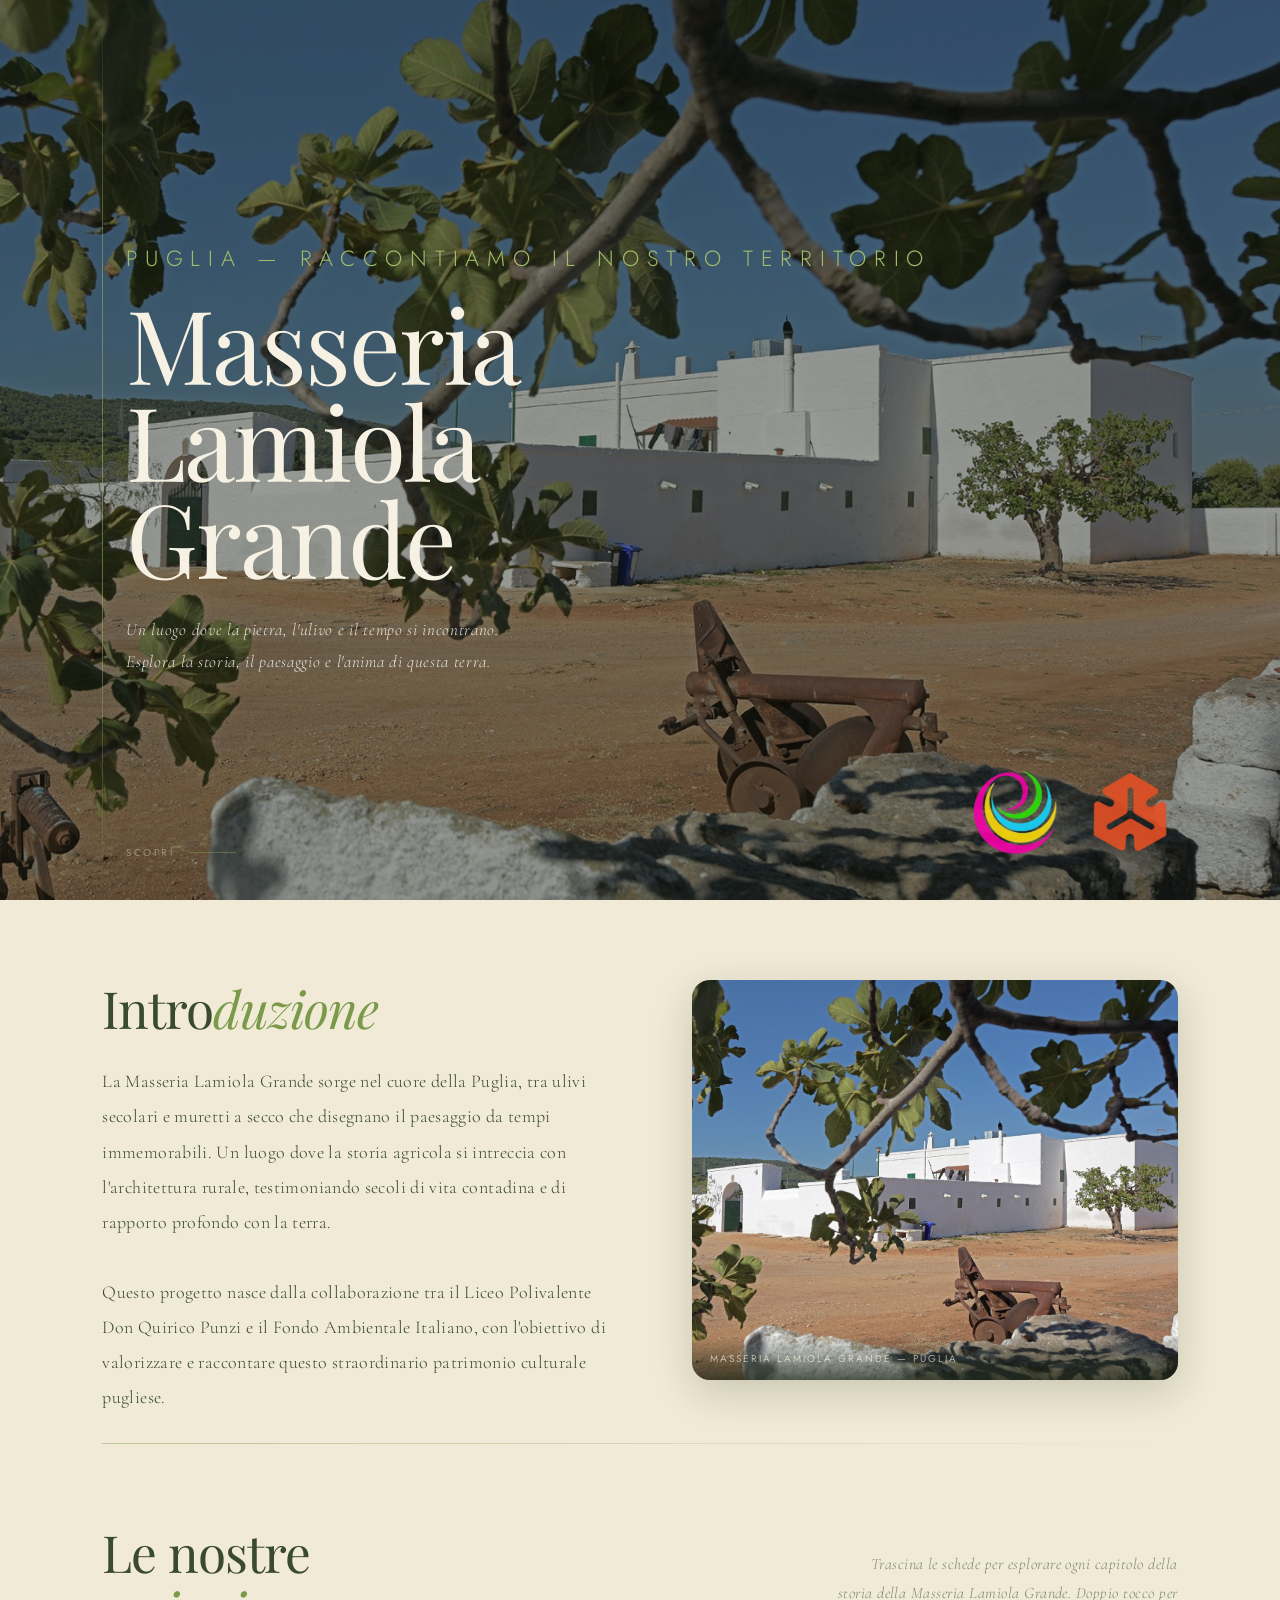
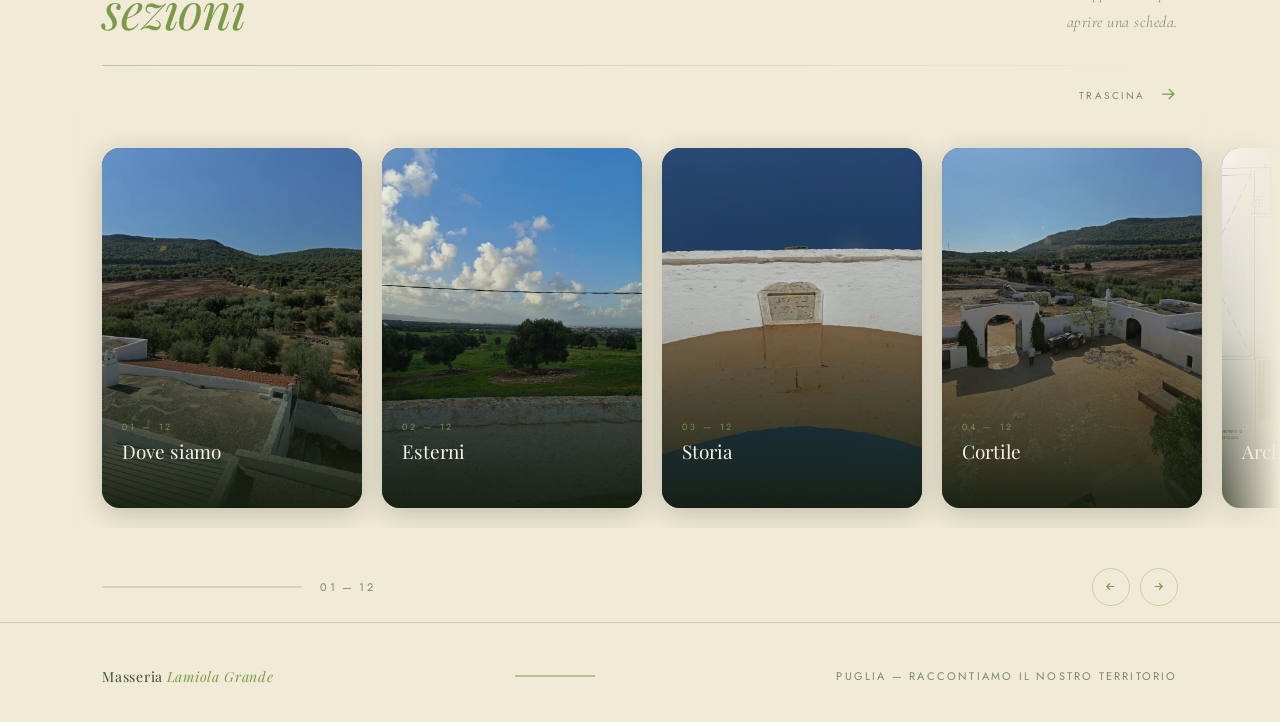
==== index.html @ 18854094 "Update index.html" ====
<!DOCTYPE html>
<html lang="it">
<head>
<meta charset="UTF-8"/>
<meta name="viewport" content="width=device-width, initial-scale=1.0"/>
<title>Masseria Lamiola Grande</title>
<link href="https://fonts.googleapis.com/css2?family=Playfair+Display:ital,wght@0,400;0,500;1,400&family=Cormorant+Garamond:ital,wght@0,300;0,400;0,500;1,300;1,400&family=Jost:wght@200;300;400&display=swap" rel="stylesheet"/>
<style>
*,::before,::after{box-sizing:border-box;margin:0;padding:0}
:root{
  --bg:#f0ead6;
  --dark:#3a6b1f;
  --stone:#3a4a2e;
  --gold:#7a9a4a;
  --gold2:#a0bc6a;
  --cream:#f7f2e4;
  --muted:#7a8a6a;
  --mamma:#232620;
  --card-w:260px;
  --card-h:360px;
  --gap:20px;
  --r:18px;
}
html{background:var(--bg)}
body{min-height:100%;background:var(--bg);overflow-x:clip}
body::after{
  content:'';position:fixed;inset:0;
  background-image:url("data:image/svg+xml,%3Csvg viewBox='0 0 200 200' xmlns='http://www.w3.org/2000/svg'%3E%3Cfilter id='n'%3E%3CfeTurbulence type='fractalNoise' baseFrequency='0.85' numOctaves='4' stitchTiles='stitch'/%3E%3C/filter%3E%3Crect width='100%25' height='100%25' filter='url(%23n)' opacity='0.04'/%3E%3C/svg%3E");
  pointer-events:none;z-index:9999;mix-blend-mode:multiply;opacity:.45
}

/* ── HERO ── */
.hero{
  min-height:100vh;
  display:flex;flex-direction:column;justify-content:center;align-items:flex-start;
  padding:80px 8vw 60px;
  position:relative;
  overflow:hidden;
  background:#1e2818;
}
.hero-bar{
  position:fixed;
  top:0;left:0;right:0;
  height:56px;
  background:rgba(10,16,8,.88);
  backdrop-filter:blur(12px);
  -webkit-backdrop-filter:blur(12px);
  display:flex;align-items:center;
  padding:0 8vw;
  z-index:100;
  transform:translateY(-100%);
  transition:transform .4s cubic-bezier(.23,1,.32,1);
  border-bottom:1px solid rgba(122,154,74,.2);
}
.hero-bar.visible{transform:translateY(0);}
.hero-bar-title{
  font-family:'Playfair Display',serif;
  font-size:16px;font-weight:400;font-style:italic;
  color:var(--cream);letter-spacing:.02em;
}
.hero-bar-sub{
  font-family:'Jost',sans-serif;font-size:10px;
  letter-spacing:.22em;text-transform:uppercase;
  color:var(--gold2);margin-left:16px;
}
.hero-bg{
  position:absolute;inset:0;
  background:url('img0.jpeg') center/cover no-repeat;
  opacity:.85;
}
.hero::before{
  content:'';position:absolute;inset:0;
  background:rgba(10,16,8,.32);z-index:1;
}
.hero-line{
  position:absolute;left:8vw;top:0;bottom:0;width:1px;
  background:linear-gradient(to bottom,transparent,var(--gold2) 30%,var(--gold2) 70%,transparent);
  opacity:.5;z-index:2;
}
.hero-eyebrow{
  font-family:'Jost',sans-serif;font-weight:300;font-size:22px;
  letter-spacing:.35em;text-transform:uppercase;color:var(--gold2);
  margin-left:24px;margin-bottom:20px;
  opacity:0;animation:fU .7s ease .2s forwards;
  position:relative;z-index:2;
}
.hero-title{
  font-family:'Playfair Display',serif;font-weight:400;
  font-size:clamp(44px,8vw,110px);line-height:.95;letter-spacing:-.02em;
  color:var(--cream);margin-left:24px;
  opacity:0;animation:fU .8s ease .35s forwards;
  position:relative;z-index:2;
}
.hero-title em{font-style:normal;color:var(--cream)}
.hero-sub{
  font-family:'Cormorant Garamond',serif;font-weight:300;font-size:17px;
  color:rgba(250,246,239,.9);letter-spacing:.04em;line-height:1.9;
  margin-left:24px;margin-top:28px;max-width:420px;
  opacity:0;animation:fU .8s ease .5s forwards;
  position:relative;z-index:2;
  font-style:italic;
}
.hero-scroll{
  position:absolute;bottom:40px;left:8vw;margin-left:24px;
  display:flex;align-items:center;gap:14px;
  opacity:0;animation:fI 1s ease 1.2s forwards;
  z-index:2;cursor:pointer;
}
.hero-scroll:hover .hero-scroll-inner{opacity:.7}
.hero-scroll-inner{
  display:flex;align-items:center;gap:14px;
  transition:opacity .25s ease;
}
.hero-scroll span{
  font-family:'Jost',sans-serif;font-size:10px;letter-spacing:.25em;
  text-transform:uppercase;color:rgba(250,246,239,.4);
}
.scroll-line{
  width:48px;height:1px;background:var(--gold);opacity:.5;
  animation:sLine 2s ease-in-out 1.5s infinite;
}
@keyframes sLine{0%,100%{opacity:.3;width:48px}50%{opacity:.8;width:64px}}

.hero-logos{
  position:absolute;bottom:40px;right:8vw;
  display:flex;align-items:center;gap:18px;z-index:2;
}
.hero-logo-wrap{
  position:relative;display:flex;flex-direction:column;
  align-items:center;cursor:default;
}
.hero-logo-label{
  position:absolute;bottom:calc(100% + 12px);left:50%;
  transform:translateX(-50%) translateY(10px);
  background:rgba(10,16,8,.78);
  backdrop-filter:blur(8px);-webkit-backdrop-filter:blur(8px);
  color:var(--cream);font-family:'Jost',sans-serif;
  font-size:11px;font-weight:300;letter-spacing:.12em;
  text-align:center;line-height:1.6;padding:8px 14px;
  border-radius:10px;border:1px solid var(--cream);
  white-space:nowrap;pointer-events:none;opacity:0;
  transition:opacity .35s cubic-bezier(.23,1,.32,1),transform .35s cubic-bezier(.23,1,.32,1);
}
.hero-logo-label::after{
  content:'';position:absolute;top:100%;left:50%;
  transform:translateX(-50%);
  border:5px solid transparent;border-top-color:var(--cream);
}
.hero-logo-wrap:hover .hero-logo-label{opacity:1;transform:translateX(-50%) translateY(0)}
.hero-logo-wrap:hover .hero-logo-img{
  filter:drop-shadow(0 0 10px rgba(160,188,106,.55));transform:scale(1.06);
}
.hero-logo-img{
  height:96px;width:auto;object-fit:contain;opacity:.9;
  transition:transform .35s cubic-bezier(.23,1,.32,1),filter .35s ease;
}

/* ── SECTION INTRO ── */
.section-intro{
  padding:80px 8vw 0;display:flex;align-items:flex-end;
  justify-content:space-between;gap:32px;flex-wrap:wrap;
}
.section-intro-left h2{
  font-family:'Playfair Display',serif;font-size:clamp(32px,4vw,52px);
  font-weight:400;color:var(--stone);letter-spacing:-.02em;line-height:1.1;
}
.section-intro-left h2 em{font-style:italic;color:var(--gold)}
.section-intro-right{
  font-family:'Cormorant Garamond',serif;font-weight:300;font-size:16px;
  color:var(--muted);letter-spacing:.03em;line-height:1.8;
  max-width:340px;text-align:right;font-style:italic;
}
.rule{
  width:calc(100% - 16vw);margin:28px 8vw 0;height:1px;
  background:linear-gradient(90deg,var(--gold),transparent);opacity:.45;
  position:relative;z-index:1;
}

/* ── DRAG HINT ── */
.drag-row{
  padding:18px 8vw 0;display:flex;align-items:center;gap:12px;justify-content:flex-end;
}
.drag-row span{
  font-family:'Jost',sans-serif;font-size:10px;
  letter-spacing:.25em;text-transform:uppercase;color:var(--muted);
}
.drag-icon{animation:nudge 2.5s ease-in-out 1s infinite}
.drag-icon svg{width:20px;height:20px;stroke:var(--gold);fill:none;stroke-width:1.5}
@keyframes nudge{0%,100%{transform:translateX(0)}40%{transform:translateX(8px)}70%{transform:translateX(-4px)}}

/* ── CAROUSEL ── */
.carousel-wrap{
  position:relative;padding:24px 0 40px;overflow:hidden;
}
.carousel-wrap::before,.carousel-wrap::after{
  content:'';position:absolute;top:0;bottom:40px;width:80px;z-index:10;pointer-events:none;
}
.carousel-wrap::before{left:0;background:linear-gradient(90deg,var(--bg),transparent)}
.carousel-wrap::after{right:0;background:linear-gradient(270deg,var(--bg),transparent)}
.track{
  display:flex;gap:var(--gap);padding:16px 8vw 20px;
  overflow-x:scroll;scrollbar-width:none;-ms-overflow-style:none;
  cursor:grab;user-select:none;-webkit-user-select:none;
  -webkit-overflow-scrolling:touch;will-change:scroll-position;
}
.track::-webkit-scrollbar{display:none}
.track.is-dragging{cursor:grabbing}

/* ── CARDS ── */
.card{
  flex:0 0 var(--card-w);height:var(--card-h);
  border-radius:var(--r);overflow:hidden;position:relative;
  background:var(--stone);
  box-shadow:0 6px 28px rgba(30,40,24,.22);
  transition:transform .55s cubic-bezier(.23,1,.32,1),
             box-shadow .55s cubic-bezier(.23,1,.32,1);
  cursor:pointer;
}
.card:nth-child(1) {animation:cIn .65s cubic-bezier(.23,1,.32,1) .85s both}
.card:nth-child(2) {animation:cIn .65s cubic-bezier(.23,1,.32,1) .95s both}
.card:nth-child(3) {animation:cIn .65s cubic-bezier(.23,1,.32,1) 1.05s both}
.card:nth-child(4) {animation:cIn .65s cubic-bezier(.23,1,.32,1) 1.15s both}
.card:nth-child(5) {animation:cIn .65s cubic-bezier(.23,1,.32,1) 1.25s both}
.card:nth-child(6) {animation:cIn .65s cubic-bezier(.23,1,.32,1) 1.35s both}
.card:nth-child(7) {animation:cIn .65s cubic-bezier(.23,1,.32,1) 1.45s both}
.card:nth-child(8) {animation:cIn .65s cubic-bezier(.23,1,.32,1) 1.55s both}
.card:nth-child(9) {animation:cIn .65s cubic-bezier(.23,1,.32,1) 1.65s both}
.card:nth-child(10){animation:cIn .65s cubic-bezier(.23,1,.32,1) 1.75s both}
@keyframes cIn{from{opacity:0;transform:translateY(26px) scale(.97)}to{opacity:1;transform:translateY(0) scale(1)}}
.card:hover{
  transform:translateY(-16px) scale(1.03);
  box-shadow:0 32px 60px rgba(30,40,24,.38),0 0 0 1.5px rgba(122,154,74,.4);
  z-index:3;
}
.card-img{
  width:100%;height:100%;object-fit:cover;display:block;
  transition:transform .8s cubic-bezier(.23,1,.32,1);
  pointer-events:none;-webkit-user-drag:none;
}
.card:hover .card-img{transform:scale(1.09)}
.card-overlay{
  position:absolute;inset:0;
  background:linear-gradient(to top,rgba(20,30,14,.95) 0%,rgba(20,30,14,.25) 50%,rgba(20,30,14,.04) 100%);
  transition:opacity .5s ease;
}
.card:hover .card-overlay{opacity:.9}
.card-body{
  position:absolute;bottom:0;left:0;right:0;
  padding:24px 20px 20px;transform:translateY(6px);
  transition:transform .55s cubic-bezier(.23,1,.32,1);
}
.card:hover .card-body{transform:translateY(0)}
.card-num{
  font-family:'Jost',sans-serif;font-size:9px;
  letter-spacing:.3em;text-transform:uppercase;
  color:var(--gold);margin-bottom:7px;opacity:.9;
}
.card-title{
  font-family:'Playfair Display',serif;font-size:19px;
  font-weight:400;color:var(--cream);line-height:1.2;
}
.card-title em{font-style:italic;color:var(--gold2)}
.card-tag{
  display:inline-block;margin-top:10px;padding:3px 11px;
  border-radius:100px;border:1px solid rgba(122,154,74,.5);
  font-family:'Jost',sans-serif;font-size:9px;
  letter-spacing:.18em;text-transform:uppercase;color:var(--gold2);
  opacity:0;transform:translateY(6px);
  transition:opacity .4s ease .1s,transform .4s ease .1s;
}
.card:hover .card-tag{opacity:1;transform:translateY(0)}
.card-click-hint{
  position:absolute;top:14px;right:14px;
  width:30px;height:30px;border-radius:50%;
  background:rgba(250,246,239,.12);border:1px solid rgba(250,246,239,.25);
  display:flex;align-items:center;justify-content:center;
  opacity:0;transform:scale(.8);
  transition:opacity .4s ease,transform .4s ease;
  backdrop-filter:blur(4px);
}
.card:hover .card-click-hint{opacity:1;transform:scale(1)}
.card-click-hint svg{width:12px;height:12px;stroke:var(--cream);fill:none;stroke-width:2}

/* ── INTRO SECTION ── */
.intro-section{
  padding:80px 8vw 0;
  display:flex;align-items:stretch;gap:64px;flex-wrap:wrap;
}
.intro-text{
  flex:1 1 340px;
  display:flex;flex-direction:column;justify-content:center;gap:28px;
}
.intro-text h2{
  font-family:'Playfair Display',serif;
  font-size:clamp(32px,4vw,52px);
  font-weight:400;color:var(--stone);
  letter-spacing:-.02em;line-height:1.1;
}
.intro-text h2 em{font-style:italic;color:var(--gold)}
.intro-body{
  font-family:'Cormorant Garamond',serif;font-weight:300;font-size:18px;
  color:var(--stone);letter-spacing:.02em;line-height:1.95;max-width:520px;
}
.intro-img-wrap{
  flex:1 1 300px;position:relative;
  border-radius:var(--r);overflow:hidden;
  min-height:300px;max-height:400px;
  box-shadow:0 12px 40px rgba(30,40,24,.18);
}
.intro-img{width:100%;height:100%;object-fit:cover;display:block;transition:transform .7s cubic-bezier(.23,1,.32,1)}
.intro-img-wrap:hover .intro-img{transform:scale(1.04)}
.intro-img-caption{
  position:absolute;bottom:0;left:0;right:0;padding:14px 18px;
  background:linear-gradient(to top,rgba(30,40,24,.75),transparent);
  font-family:'Jost',sans-serif;font-size:10px;
  letter-spacing:.2em;text-transform:uppercase;color:rgba(247,242,228,.65);
}

/* ── PROGRESS ── */
.progress-row{
  padding:0 8vw 16px;display:flex;align-items:center;gap:18px;
}
.progress-bar{
  flex:1;max-width:200px;height:2px;
  background:rgba(58,74,46,.15);border-radius:100px;overflow:hidden;
}
.progress-fill{height:100%;background:var(--gold);border-radius:100px;transition:width .25s ease;width:0%}
.prog-label{font-family:'Jost',sans-serif;font-size:11px;letter-spacing:.2em;color:var(--muted)}
.nav-btns{margin-left:auto;display:flex;gap:10px}
.nav-btn{
  width:38px;height:38px;border-radius:50%;
  border:1.5px solid rgba(122,154,74,.35);
  background:transparent;cursor:pointer;
  display:flex;align-items:center;justify-content:center;
  transition:all .3s ease;color:var(--gold);
}
.nav-btn:hover{background:rgba(122,154,74,.15);border-color:var(--gold);transform:scale(1.08)}
.nav-btn svg{width:13px;height:13px;stroke:currentColor;fill:none;stroke-width:2}

/* ── FOOTER ── */
footer{
  padding:44px 8vw 36px;
  border-top:1px solid rgba(58,74,46,.2);
  display:flex;align-items:center;justify-content:space-between;flex-wrap:wrap;gap:16px;
}
.footer-brand{font-family:'Playfair Display',serif;font-size:14px;font-weight:400;color:var(--stone);letter-spacing:.05em}
.footer-brand em{font-style:italic;color:var(--gold)}
footer p{font-family:'Jost',sans-serif;font-size:11px;letter-spacing:.2em;text-transform:uppercase;color:var(--muted)}

/* ── KEYFRAMES ── */
@keyframes fU{from{opacity:0;transform:translateY(18px)}to{opacity:1;transform:translateY(0)}}
@keyframes fI{from{opacity:0}to{opacity:1}}

/* ── OVERLAY ── */
body.overlay-open{overflow:hidden}
.page-overlay{
  position:fixed;inset:0;z-index:10000;
  display:flex;flex-direction:column;
  background:var(--cream);
  opacity:0;pointer-events:none;
  overflow:hidden;
  transform:translateY(32px);
  transition:opacity .45s cubic-bezier(.23,1,.32,1),
             transform .45s cubic-bezier(.23,1,.32,1);
}
.page-overlay.is-open{
  opacity:1;pointer-events:all;
  transform:translateY(0);
}

.po-hero{
  position:relative;
  height:clamp(180px,40vh,420px);
  overflow:hidden;
  flex-shrink:0;
  transition:height .45s cubic-bezier(.23,1,.32,1);
}
.po-hero.shrunk{height:72px;}
.po-hero-img{
  width:100%;height:100%;object-fit:cover;
  opacity:0;
  transition:opacity .45s ease;
}
.page-overlay.is-open .po-hero-img{opacity:1}
.po-hero-img.switching{opacity:0 !important}
.po-hero-veil{
  position:absolute;inset:0;
  background:linear-gradient(to bottom,rgba(10,16,8,.15),rgba(10,16,8,.72));
  transition:opacity .4s ease;
}
.po-hero.shrunk .po-hero-veil{background:rgba(10,16,8,.75);}
.po-hero-meta{
  position:absolute;bottom:0;left:0;right:0;padding:28px 8vw;
  display:flex;justify-content:space-between;flex-wrap:wrap;color:var(--cream);
  transition:opacity .3s ease, transform .3s ease;
}
.po-hero.shrunk .po-hero-meta{opacity:0;transform:translateY(6px);pointer-events:none;}
.po-mini-label{
  position:absolute;top:0;right:0;left:0;bottom:0;
  display:flex;align-items:center;
  padding:0 8vw;
  justify-content:space-between;
  opacity:0;pointer-events:none;
  transition:opacity .35s ease;
}
.po-hero.shrunk .po-mini-label{opacity:1;}
.po-mini-left{display:flex;flex-direction:column;gap:1px;}
.po-mini-num{
  font-family:'Jost',sans-serif;font-size:9px;
  letter-spacing:.28em;text-transform:uppercase;color:var(--gold2);
}
.po-mini-title{
  font-family:'Playfair Display',serif;font-size:18px;
  font-weight:400;color:var(--cream);line-height:1.1;font-style:italic;
}

.po-title{font-family:'Playfair Display',serif;font-size:clamp(28px,5vw,56px);color:var(--cream)}
.po-tag{
  border:1px solid rgba(160,188,106,.4);padding:5px 14px;border-radius:100px;
  font-size:10px;text-transform:uppercase;align-self:flex-end;
  font-family:'Jost',sans-serif;color:var(--gold2);letter-spacing:.15em;
}

/* ── BACK BUTTON — fixed, sempre visibile in alto a destra ── */
.po-back{
  position:fixed;
  top:14px;
  right:max(20px, env(safe-area-inset-right, 20px));
  padding:8px 18px;
  border-radius:100px;
  background:rgba(10,16,8,.72);
  color:var(--cream);
  text-decoration:none;
  font-family:'Jost',sans-serif;
  font-size:11px;
  z-index:10001;
  letter-spacing:.12em;
  border:1px solid rgba(255,255,255,.2);
  transition:background .25s ease, transform .2s ease;
  backdrop-filter:blur(10px);
  -webkit-backdrop-filter:blur(10px);
  white-space:nowrap;
  display:none;
}
.page-overlay.is-open .po-back{display:block;}
.po-back:hover{background:rgba(10,16,8,.92);transform:scale(1.04)}

.po-body{
  flex:1;overflow-y:auto;overflow-x:hidden;
  padding:36px 8vw 72px;
  color:var(--mamma);font-family:'Cormorant Garamond',serif;line-height:1.8;
  scroll-behavior:smooth;
}
.po-desc{
  transition:opacity .25s ease, transform .25s cubic-bezier(.23,1,.32,1);
}
.po-desc.switching{opacity:0;transform:translateX(24px);}

/* ── GALLERIA ── */
.gallery-wrap{margin-top:8px}
.gallery-group{margin-bottom:52px}
.gallery-group-title{
  font-family:'Playfair Display',serif;
  font-size:clamp(16px,2.5vw,24px);font-weight:400;
  color:var(--stone);letter-spacing:-.01em;line-height:1.1;
  margin-bottom:16px;padding-bottom:12px;
  border-bottom:1px solid rgba(122,154,74,.3);
  display:flex;align-items:center;gap:12px;
}
.gallery-group-title em{font-style:italic;color:var(--gold)}
.gallery-group-title::before{
  content:'';display:inline-block;width:24px;height:2px;
  background:var(--gold);border-radius:2px;flex-shrink:0;
}
.gallery-group-num{
  font-family:'Jost',sans-serif;font-size:9px;
  letter-spacing:.25em;color:var(--muted);text-transform:uppercase;margin-left:auto;
}
.masonry{column-count:3;column-gap:10px}
.masonry-item{
  break-inside:avoid;margin-bottom:10px;
  border-radius:10px;overflow:hidden;
  background:rgba(58,74,46,.08);cursor:pointer;
}
.masonry-item img{width:100%;display:block;object-fit:cover;transition:transform .5s cubic-bezier(.23,1,.32,1)}
.masonry-item:hover img{transform:scale(1.04)}
.masonry-item.tall img{height:300px}
.masonry-item.wide img{height:190px}
.masonry-item.square img{height:210px}
.masonry-item.short img{height:150px}
.img-placeholder{
  width:100%;background:rgba(58,74,46,.1);
  display:flex;align-items:center;justify-content:center;
  font-family:'Jost',sans-serif;font-size:9px;
  letter-spacing:.15em;text-transform:uppercase;color:var(--muted);
}
.masonry-item.tall .img-placeholder{height:300px}
.masonry-item.wide .img-placeholder{height:190px}
.masonry-item.square .img-placeholder{height:210px}
.masonry-item.short .img-placeholder{height:150px}

/* ── NAVIGAZIONE SCHEDE ── */
.po-nav{
  position:fixed;
  bottom:0;left:0;right:0;
  z-index:10001;
  display:flex;align-items:center;justify-content:space-between;
  padding:0 8vw;
  height:48px;
  background:rgba(247,242,228,.94);
  backdrop-filter:blur(14px);
  -webkit-backdrop-filter:blur(14px);
  border-top:1px solid rgba(122,154,74,.18);
  opacity:0;
  transform:translateY(100%);
  transition:opacity .35s ease, transform .35s cubic-bezier(.23,1,.32,1);
  pointer-events:none;
}
.po-nav.visible{opacity:1;transform:translateY(0);pointer-events:all;}
.po-nav-btn{
  display:flex;align-items:center;gap:8px;
  background:none;border:none;cursor:pointer;
  font-family:'Jost',sans-serif;font-size:9px;
  letter-spacing:.2em;text-transform:uppercase;
  color:var(--muted);padding:0;
  transition:color .2s ease;
  height:100%;
}
.po-nav-btn:hover{color:var(--stone);}
.po-nav-btn svg{
  width:24px;height:24px;border-radius:50%;
  border:1px solid rgba(122,154,74,.3);
  stroke:var(--gold);fill:none;stroke-width:2;
  padding:6px;
  transition:background .2s ease, border-color .2s ease;
  flex-shrink:0;
}
.po-nav-btn:hover svg{background:rgba(122,154,74,.1);border-color:var(--gold);}
.po-nav-btn:disabled{opacity:.25;cursor:default;pointer-events:none;}
.po-nav-counter{
  font-family:'Jost',sans-serif;font-size:9px;
  letter-spacing:.22em;color:var(--muted);
}

/* ── LAYOUT DESCRIZIONI RICCO ── */
.po-chips{
  display:flex;flex-wrap:wrap;gap:8px;
  margin-bottom:32px;
}
.po-chip{
  font-family:'Jost',sans-serif;font-size:9px;
  letter-spacing:.2em;text-transform:uppercase;
  color:var(--gold2);
  border:1px solid rgba(122,154,74,.4);
  border-radius:100px;
  padding:4px 13px;
  background:rgba(122,154,74,.06);
}

/* frase in evidenza */
.po-pull{
  font-family:'Playfair Display',serif;
  font-size:clamp(20px,2.8vw,30px);
  font-weight:400;font-style:italic;
  color:var(--stone);line-height:1.35;
  border-left:3px solid var(--gold);
  padding:6px 0 6px 22px;
  margin-bottom:40px;
}

/* sezione con titoletto */
.po-section{margin-bottom:36px;}
.po-section-h{
  font-family:'Jost',sans-serif;
  font-size:10px;font-weight:400;
  letter-spacing:.28em;text-transform:uppercase;
  color:var(--gold);
  margin-bottom:16px;
  display:flex;align-items:center;gap:10px;
}
.po-section-h::before{
  content:'';width:20px;height:1px;
  background:var(--gold);flex-shrink:0;
}
.po-section p{
  font-family:'Cormorant Garamond',serif;
  font-size:18px;font-weight:300;
  color:var(--stone);letter-spacing:.01em;
  line-height:2.0;
  margin-bottom:18px;
}
.po-section p:last-child{margin-bottom:0}
.po-section em{font-style:italic;color:#4a6830;font-weight:400;}
.po-section strong{font-weight:600;color:var(--stone);}

/* citazione blockquote */
.po-quote{
  margin:32px 0;
  padding:24px 28px;
  background:rgba(122,154,74,.07);
  border-left:3px solid var(--gold);
  border-radius:0 14px 14px 0;
  font-family:'Playfair Display',serif;
  font-size:17px;font-style:italic;
  color:var(--stone);line-height:1.75;
}
.po-quote cite{
  display:block;margin-top:14px;
  font-family:'Jost',sans-serif;
  font-size:10px;font-style:normal;
  letter-spacing:.18em;text-transform:uppercase;
  color:var(--muted);
}

/* griglia fatti */
.po-facts-row{
  display:grid;
  grid-template-columns:repeat(auto-fit,minmax(140px,1fr));
  gap:12px;
  margin:32px 0;
}
.po-fact{
  background:rgba(58,74,46,.05);
  border-radius:12px;
  padding:16px 18px;
  border:1px solid rgba(122,154,74,.18);
  transition:border-color .25s ease, background .25s ease;
}
.po-fact:hover{background:rgba(122,154,74,.1);border-color:rgba(122,154,74,.4);}
.po-fact-label{
  display:block;
  font-family:'Jost',sans-serif;
  font-size:9px;font-weight:400;
  letter-spacing:.22em;text-transform:uppercase;
  color:var(--muted);margin-bottom:7px;
}
.po-fact-value{
  font-family:'Playfair Display',serif;
  font-size:15px;font-weight:400;
  color:var(--stone);
}

/* mappa */
.po-location{
  margin-top:36px;
  border-radius:16px;overflow:hidden;
  box-shadow:0 4px 24px rgba(30,40,24,.12);
  border:1px solid rgba(122,154,74,.2);
}
.po-location-label{
  display:flex;align-items:center;gap:10px;
  padding:13px 18px;
  background:var(--stone);
  font-family:'Jost',sans-serif;
  font-size:10px;letter-spacing:.18em;
  text-transform:uppercase;color:var(--gold2);
}
.po-location iframe{display:block;width:100%;height:240px;border:none;}
.po-location-coords{
  padding:10px 18px;
  background:rgba(58,74,46,.06);
  font-family:'Jost',sans-serif;
  font-size:10px;letter-spacing:.14em;color:var(--muted);
}

/* ── SLOT IMMAGINI — RIDOTTE ── */
.po-img-row{
  display:flex;gap:8px;
  margin:14px 0 20px;
}
.po-img-slot{
  flex:1;
  border-radius:8px;
  overflow:hidden;
  background:rgba(58,74,46,.07);
  border:1px dashed rgba(122,154,74,.3);
  position:relative;
  aspect-ratio:3/2;
  display:flex;flex-direction:column;
  max-height:180px;
}
.po-img-slot.wide{
  flex:none;width:100%;
  aspect-ratio:16/6;
  margin:14px 0 4px;
  max-height:220px;
}
.po-img-slot img{
  width:100%;height:100%;
  object-fit:cover;
  display:block;
  transition:transform .5s cubic-bezier(.23,1,.32,1);
}
.po-img-slot:hover img{transform:scale(1.05)}
.po-img-slot.empty img{display:none}
.po-img-placeholder{
  position:absolute;inset:0;
  display:none;
  flex-direction:column;
  align-items:center;justify-content:center;
  gap:8px;
  color:var(--muted);
}
.po-img-slot.empty .po-img-placeholder{display:flex}
.po-img-placeholder span{
  font-family:'Jost',sans-serif;
  font-size:9px;letter-spacing:.15em;
  text-transform:uppercase;color:var(--muted);
  text-align:center;padding:0 8px;
}
.po-img-caption{
  font-family:'Jost',sans-serif;
  font-size:9px;letter-spacing:.1em;
  color:var(--muted);
  padding:5px 10px;
  background:rgba(58,74,46,.06);
  border-top:1px solid rgba(122,154,74,.12);
  display:block;
  flex-shrink:0;
}

/* ── RESPONSIVE MOBILE ── */
@media(max-width:640px){
  :root{--card-w:82vw;--card-h:320px;--gap:14px}

  .hero{padding:60px 6vw 120px}
  .hero-eyebrow{font-size:11px;letter-spacing:.2em;margin-left:14px;margin-bottom:12px}
  .hero-title{font-size:clamp(36px,12vw,60px);margin-left:14px}
  .hero-sub{font-size:15px;margin-left:14px;margin-top:18px;max-width:92%}
  .hero-scroll{bottom:88px;left:6vw;margin-left:14px}
  .hero-logos{bottom:20px;right:auto;left:0;width:100%;justify-content:center;gap:20px}
  .hero-logo-img{height:56px}

  .intro-section{flex-direction:column;gap:28px;padding:48px 6vw 0}
  .intro-text{gap:16px}
  .intro-text h2{font-size:clamp(26px,8vw,40px)}
  .intro-body{font-size:17px;line-height:1.9;max-width:100%}
  .intro-img-wrap{min-height:200px;max-height:250px;flex:none;width:100%}

  .section-intro{flex-direction:column;gap:12px;padding:48px 6vw 0}
  .section-intro-right{text-align:left;max-width:100%;font-size:15px}
  .rule{width:calc(100% - 12vw);margin:18px 6vw 0}
  .drag-row{padding:12px 6vw 0}

  .track{
    padding:12px 9vw 16px;
    scroll-snap-type:x mandatory;
    -webkit-scroll-snap-type:x mandatory;
    scroll-padding:0 9vw;
  }
  .card{scroll-snap-align:center;border-radius:14px}
  .carousel-wrap{padding:18px 0 28px}
  .progress-row{padding:0 6vw 12px}

  footer{flex-direction:column;align-items:flex-start;gap:8px;padding:28px 6vw}
  footer > div[style]{display:none}

  /* overlay body */
  .po-body{padding:28px 5vw 72px}
  .po-nav{padding:0 5vw;height:44px}
  .po-nav-btn span{display:none}

  /* po-back su mobile: piccolo, in alto a destra */
  .po-back{
    top:10px;
    right:12px;
    padding:7px 14px;
    font-size:10px;
  }

  .masonry{column-count:2;column-gap:7px}
  .gallery-group-title{font-size:15px}
  .po-mini-title{font-size:15px}

  /* immagini ancora più compatte su mobile */
  .po-img-slot{max-height:130px;}
  .po-img-slot.wide{max-height:160px;}
  .po-img-row{flex-direction:column;gap:7px}

  .po-section p{font-size:17px;}
  .po-pull{font-size:clamp(18px,5vw,24px);}
  }
  
  .torna-btn{
    position:fixed;
    top:16px;right:20px;
    padding:8px 18px;
    border-radius:100px;
    background:rgba(10,16,8,.72);
    color:var(--cream);
    text-decoration:none;
    font-family:'Jost',sans-serif;
    font-size:11px;
    letter-spacing:.12em;
    border:1px solid rgba(255,255,255,.2);
    backdrop-filter:blur(10px);
    -webkit-backdrop-filter:blur(10px);
    z-index:99999;
    display:none;
    cursor:pointer;
  }
  .po-pdf-block{
  display:flex;align-items:center;gap:16px;
  margin-top:36px;padding:18px 20px;
  border:1px solid rgba(122,154,74,.3);
  border-radius:14px;background:rgba(122,154,74,.05);
  }
  .po-pdf-icon{color:var(--gold);flex-shrink:0}
  .po-pdf-info{display:flex;flex-direction:column;gap:4px;flex:1}
  .po-pdf-label{font-family:'Jost',sans-serif;font-size:9px;letter-spacing:.2em;text-transform:uppercase;color:var(--muted)}
  .po-pdf-name{font-family:'Playfair Display',serif;font-size:15px;color:var(--stone)}
  .po-pdf-btn{
    padding:8px 18px;border-radius:100px;
    background:var(--gold);color:var(--cream);
    font-family:'Jost',sans-serif;font-size:10px;
    letter-spacing:.15em;text-transform:uppercase;
    text-decoration:none;white-space:nowrap;
    transition:background .25s ease;
  }
  .po-pdf-btn:hover{background:var(--stone)}
}
.torna-btn:hover{background:rgba(10,16,8,.95)}
  
</style>
</head>
<body>

<!-- STICKY BAR -->
<div class="hero-bar" id="heroBar">
  <span class="hero-bar-title">Masseria Lamiola Grande</span>
  <span class="hero-bar-sub">Puglia</span>
</div>

<!-- HERO -->
<section class="hero" id="heroSection">
  <div class="hero-bg"></div>
  <div class="hero-line"></div>
  <p class="hero-eyebrow">Puglia — Raccontiamo il nostro Territorio</p>
  <h1 class="hero-title">Masseria<br><em>Lamiola</em><br>Grande</h1>
  <p class="hero-sub">Un luogo dove la pietra, l'ulivo e il tempo si incontrano.<br>Esplora la storia, il paesaggio e l'anima di questa terra.</p>
  <div class="hero-scroll" id="heroScroll">
    <div class="hero-scroll-inner">
      <span>Scopri</span>
      <div class="scroll-line"></div>
    </div>
  </div>
  <div class="hero-logos">
    <div class="hero-logo-wrap">
      <img class="hero-logo-img" src="img13.png" alt="Logo Liceo"/>
      <span class="hero-logo-label">Liceo Polivalente<br>Don Quirico Punzi</span>
    </div>
    <div class="hero-logo-wrap">
      <img class="hero-logo-img" src="img12.png" alt="Logo FAI"/>
      <span class="hero-logo-label">Fondo Ambiente<br>Italiano</span>
    </div>
  </div>
</section>

<!-- INTRO -->
<div class="intro-section">
  <div class="intro-text">
    <h2>Intro<em>duzione</em></h2>
    <p class="intro-body">La Masseria Lamiola Grande sorge nel cuore della Puglia, tra ulivi secolari e muretti a secco che disegnano il paesaggio da tempi immemorabili. Un luogo dove la storia agricola si intreccia con l'architettura rurale, testimoniando secoli di vita contadina e di rapporto profondo con la terra.<br><br>Questo progetto nasce dalla collaborazione tra il Liceo Polivalente Don Quirico Punzi e il Fondo Ambientale Italiano, con l'obiettivo di valorizzare e raccontare questo straordinario patrimonio culturale pugliese.</p>
  </div>
  <div class="intro-img-wrap">
    <img class="intro-img" src="img0.jpeg" alt="Masseria Lamiola Grande"/>
    <div class="intro-img-caption">Masseria Lamiola Grande — Puglia</div>
  </div>
</div>

<div class="rule"></div>

<div class="section-intro">
  <div class="section-intro-left"><h2>Le nostre<br><em>sezioni</em></h2></div>
  <div class="section-intro-right">Trascina le schede per esplorare ogni capitolo della storia della Masseria Lamiola Grande. Doppio tocco per aprire una scheda.</div>
</div>

<div class="rule"></div>
<div class="drag-row">
  <span>Trascina</span>
  <div class="drag-icon"><svg viewBox="0 0 24 24"><path d="M5 12h14M13 6l6 6-6 6"/></svg></div>
</div>

<!-- CAROUSEL -->
<div class="carousel-wrap">
  <div class="track" id="track">

    <div class="card">
      <img class="card-img" src="img1.jpeg" alt="" draggable="false"/>
      <div class="card-overlay"></div>
      <div class="card-body">
        <div class="card-num">01 — 12</div>
        <div class="card-title">Dove siamo</div>
        <span class="card-tag">Posizione</span>
      </div>
      <div class="card-click-hint"><svg viewBox="0 0 24 24"><path d="M5 12h14M13 6l6 6-6 6"/></svg></div>
    </div>

    <div class="card">
      <img class="card-img" src="img2.jpeg" alt="" draggable="false"/>
      <div class="card-overlay"></div>
      <div class="card-body">
        <div class="card-num">02 — 12</div>
        <div class="card-title">Esterni</div>
        <span class="card-tag">Spazi produttivi</span>
      </div>
      <div class="card-click-hint"><svg viewBox="0 0 24 24"><path d="M5 12h14M13 6l6 6-6 6"/></svg></div>
    </div>

    <div class="card">
      <img class="card-img" src="img3.jpeg" alt="" draggable="false"/>
      <div class="card-overlay"></div>
      <div class="card-body">
        <div class="card-num">03 — 12</div>
        <div class="card-title">Storia</div>
        <span class="card-tag">Origini</span>
      </div>
      <div class="card-click-hint"><svg viewBox="0 0 24 24"><path d="M5 12h14M13 6l6 6-6 6"/></svg></div>
    </div>

    <div class="card">
      <img class="card-img" src="img4.JPG" alt="" draggable="false"/>
      <div class="card-overlay"></div>
      <div class="card-body">
        <div class="card-num">04 — 12</div>
        <div class="card-title">Cortile</div>
        <span class="card-tag">Ambienti di servizio</span>
      </div>
      <div class="card-click-hint"><svg viewBox="0 0 24 24"><path d="M5 12h14M13 6l6 6-6 6"/></svg></div>
    </div>

    <div class="card">
      <img class="card-img" src="img5.png" alt="" draggable="false"/>
      <div class="card-overlay"></div>
      <div class="card-body">
        <div class="card-num">05 — 12</div>
        <div class="card-title">Architettura</div>
        <span class="card-tag">Piano residenziale</span>
      </div>
      <div class="card-click-hint"><svg viewBox="0 0 24 24"><path d="M5 12h14M13 6l6 6-6 6"/></svg></div>
    </div>

    <div class="card">
      <img class="card-img" src="img6.jpeg" alt="" draggable="false"/>
      <div class="card-overlay"></div>
      <div class="card-body">
        <div class="card-num">06 — 12</div>
        <div class="card-title">Paesaggio</div>
        <span class="card-tag">Territorio</span>
      </div>
      <div class="card-click-hint"><svg viewBox="0 0 24 24"><path d="M5 12h14M13 6l6 6-6 6"/></svg></div>
    </div>

    <div class="card">
      <img class="card-img" src="img7.jpg" alt="" draggable="false"/>
      <div class="card-overlay"></div>
      <div class="card-body">
        <div class="card-num">07 — 12</div>
        <div class="card-title">Tradizioni</div>
        <span class="card-tag">Folclore</span>
      </div>
      <div class="card-click-hint"><svg viewBox="0 0 24 24"><path d="M5 12h14M13 6l6 6-6 6"/></svg></div>
    </div>

    <div class="card">
      <img class="card-img" src="img8.png" alt="" draggable="false"/>
      <div class="card-overlay"></div>
      <div class="card-body">
        <div class="card-num">08 — 12</div>
        <div class="card-title">Video</div>
        <span class="card-tag">Multimediale</span>
      </div>
      <div class="card-click-hint"><svg viewBox="0 0 24 24"><path d="M5 12h14M13 6l6 6-6 6"/></svg></div>
    </div>

    <div class="card" id="galleryCard">
      <img class="card-img" src="img9.jpeg" alt="" draggable="false"/>
      <div class="card-overlay"></div>
      <div class="card-body">
        <div class="card-num">09 — 12</div>
        <div class="card-title">Galleria Fotografica</div>
        <span class="card-tag">Immagini</span>
      </div>
      <div class="card-click-hint"><svg viewBox="0 0 24 24"><path d="M5 12h14M13 6l6 6-6 6"/></svg></div>
    </div>

    <div class="card">
      <img class="card-img" src="img10.png" alt="" draggable="false"/>
      <div class="card-overlay"></div>
      <div class="card-body">
        <div class="card-num">10 — 12</div>
        <div class="card-title">Le Fonti</div>
        <span class="card-tag">Riferimenti</span>
      </div>
      <div class="card-click-hint"><svg viewBox="0 0 24 24"><path d="M5 12h14M13 6l6 6-6 6"/></svg></div>
    </div>

    <div class="card">
      <img class="card-img" src="img11.png" alt="" draggable="false"/>
      <div class="card-overlay"></div>
      <div class="card-body">
        <div class="card-num">11 — 12</div>
        <div class="card-title">Il FAI</div>
        <span class="card-tag">Fondazione</span>
      </div>
      <div class="card-click-hint"><svg viewBox="0 0 24 24"><path d="M5 12h14M13 6l6 6-6 6"/></svg></div>
    </div>

    <div class="card">
      <img class="card-img" src="img14.jpeg" alt="" draggable="false"/>
      <div class="card-overlay"></div>
      <div class="card-body">
        <div class="card-num">12 — 12</div>
        <div class="card-title">Chi siamo</div>
        <span class="card-tag">Liceo</span>
      </div>
      <div class="card-click-hint"><svg viewBox="0 0 24 24"><path d="M5 12h14M13 6l6 6-6 6"/></svg></div>
    </div>

  </div>
</div>

<!-- PROGRESS BAR -->
<div class="progress-row">
  <div class="progress-bar"><div class="progress-fill" id="pFill"></div></div>
  <span class="prog-label" id="pLabel">01 — 12</span>
  <div class="nav-btns">
    <button class="nav-btn" id="prevBtn"><svg viewBox="0 0 24 24"><path d="M19 12H5M11 6l-6 6 6 6"/></svg></button>
    <button class="nav-btn" id="nextBtn"><svg viewBox="0 0 24 24"><path d="M5 12h14M13 6l6 6-6 6"/></svg></button>
  </div>
</div>

<!-- FOOTER -->
<footer>
  <div class="footer-brand">Masseria <em>Lamiola Grande</em></div>
  <div style="width:80px;height:2px;background:var(--gold);opacity:.5"></div>
  <p>Puglia — Raccontiamo il nostro territorio</p>
</footer>

<!-- PAGE OVERLAY -->
<div class="page-overlay" id="pageOverlay">
  <div class="po-hero" id="poHero">
    <img class="po-hero-img" id="poHeroImg" src=""/>
    <div class="po-hero-veil"></div>
    <!-- back button ora fixed in alto a destra, fuori da po-hero -->
    <div class="po-mini-label">
      <div class="po-mini-left">
        <span class="po-mini-num" id="poMiniNum"></span>
        <span class="po-mini-title" id="poMiniTitle"></span>
      </div>
    </div>
    <div class="po-hero-meta">
      <div>
        <div id="poNum" style="font-family:'Jost',sans-serif;font-size:12px;letter-spacing:.2em;color:var(--gold2)"></div>
        <div class="po-title" id="poTitle"></div>
      </div>
      <span class="po-tag" id="poTag"></span>
    </div>
  </div>
  <div class="po-body" id="poBody">
    <div class="po-desc" id="poDesc"></div>
  </div>
  <div class="po-nav">
    <button class="po-nav-btn" id="poNavPrev">
      <svg viewBox="0 0 24 24"><path d="M15 18l-6-6 6-6"/></svg>
      <span>Precedente</span>
    </button>
    <span class="po-nav-counter" id="poNavCounter"></span>
    <button class="po-nav-btn" id="poNavNext">
      <span>Successiva</span>
      <svg viewBox="0 0 24 24"><path d="M9 18l6-6-6-6"/></svg>
    </button>
  </div>
</div>

<!-- BACK BUTTON — fixed, sempre in alto a destra -->
<a href="#" class="po-back" id="poBack">← Torna</a>

<button class="torna-btn" id="tornaBtn">← Torna</button>
  
<script>
(function(){

  /* ── CAROUSEL ── */
  var track   = document.getElementById('track');
  var pFill   = document.getElementById('pFill');
  var pLabel  = document.getElementById('pLabel');
  var prevBtn = document.getElementById('prevBtn');
  var nextBtn = document.getElementById('nextBtn');
  var CARD_W  = 260, GAP = 20, STEP = CARD_W + GAP;
  function clamp(v,lo,hi){ return v<lo?lo:v>hi?hi:v; }
  function maxScroll(){ return track.scrollWidth - track.clientWidth; }

  function updateProgress(){
  var max = maxScroll(); if(max<=0) return;
  var pct = track.scrollLeft / max;
  pFill.style.width = Math.round(pct * 100) + '%';
  var idx = Math.min(12, Math.round(pct * 11) + 1);
  pLabel.textContent = (idx<10?'0'+idx:idx) + ' — 12';
}

  var animRaf = null;
  function smoothTo(target){
    cancelAnimationFrame(animRaf);
    var start = track.scrollLeft;
    var end   = clamp(target, 0, maxScroll());
    var dist  = end - start;
    if(Math.abs(dist)<1) return;
    var t = 0;
    function tick(){
      t += 0.048;
      if(t>=1){ track.scrollLeft=end; updateProgress(); return; }
      track.scrollLeft = start + dist*(1-Math.pow(1-t,4));
      updateProgress();
      animRaf = requestAnimationFrame(tick);
    }
    animRaf = requestAnimationFrame(tick);
  }
  function snapNearest(){ smoothTo(Math.round(track.scrollLeft/STEP)*STEP); }

  var inertiaRaf = null;
  function stopInertia(){ cancelAnimationFrame(inertiaRaf); cancelAnimationFrame(animRaf); }

  var mouseDown=false, mStartX=0, mStartS=0, mLastX=0, mVel=0;
  track.addEventListener('mousedown', function(e){
    stopInertia(); mouseDown=true;
    mStartX=e.clientX; mStartS=track.scrollLeft; mLastX=e.clientX; mVel=0;
    track.classList.add('is-dragging'); e.preventDefault();
  });
  document.addEventListener('mousemove', function(e){
    if(!mouseDown) return;
    mVel=mLastX-e.clientX; mLastX=e.clientX;
    track.scrollLeft=mStartS+(mStartX-e.clientX); updateProgress();
  });
  document.addEventListener('mouseup', function(){
    if(!mouseDown) return;
    mouseDown=false; track.classList.remove('is-dragging');
    var v=mVel;
    (function inertia(){
      if(Math.abs(v)<0.5){ snapNearest(); return; }
      track.scrollLeft+=v; v*=0.90; updateProgress();
      inertiaRaf=requestAnimationFrame(inertia);
    })();
  });

  track.addEventListener('touchend', updateProgress, {passive:true});
  track.addEventListener('scroll',   updateProgress, {passive:true});

  prevBtn.addEventListener('click', function(){ stopInertia(); smoothTo(track.scrollLeft-STEP); });
  nextBtn.addEventListener('click', function(){ stopInertia(); smoothTo(track.scrollLeft+STEP); });
  document.addEventListener('keydown', function(e){
    if(overlay.classList.contains('is-open')) return;
    if(e.key==='ArrowLeft' ){ stopInertia(); smoothTo(track.scrollLeft-STEP); }
    if(e.key==='ArrowRight'){ stopInertia(); smoothTo(track.scrollLeft+STEP); }
  });
  updateProgress();

  /* ── HERO BAR ── */
  var heroBar = document.getElementById('heroBar');
  var heroSection = document.getElementById('heroSection');
  window.addEventListener('scroll', function(){
    heroBar.classList.toggle('visible', heroSection.getBoundingClientRect().bottom < 0);
  }, {passive:true});

  /* ── OVERLAY ── */
  var overlay    = document.getElementById('pageOverlay');
  var poHero     = document.getElementById('poHero');
  var poHeroImg  = document.getElementById('poHeroImg');
  var poNum      = document.getElementById('poNum');
  var poTitle    = document.getElementById('poTitle');
  var poTag      = document.getElementById('poTag');
  var poMiniNum  = document.getElementById('poMiniNum');
  var poMiniTitle= document.getElementById('poMiniTitle');
  var poBack     = document.getElementById('poBack');
  var poBody     = document.getElementById('poBody');
  var poDesc     = document.getElementById('poDesc');
  var cards      = document.querySelectorAll('.card');

  /* galleria */
  function makeGroup(title, num, items){
    var html = '<div class="gallery-group">'
      + '<div class="gallery-group-title">' + title
      + '<span class="gallery-group-num">' + num + '</span></div>'
      + '<div class="masonry">';
    items.forEach(function(item){
      html += '<div class="masonry-item ' + item.cls + '">'
        + '<img src="' + item.src + '" alt="" onerror="this.style.display=\'none\';this.nextElementSibling.style.display=\'flex\'"/>'
        + '<div class="img-placeholder" style="display:none">' + item.src + '</div>'
        + '</div>';
    });
    html += '</div></div>';
    return html;
  }

  var galleryHTML = '<div class="gallery-wrap">'
    + makeGroup('Il <em>Territorio</em>','01 — 05',[
        {cls:'tall',src:'gal_territorio_1.jpg'},{cls:'short',src:'gal_territorio_2.jpg'},
        {cls:'square',src:'gal_territorio_3.jpg'},{cls:'wide',src:'gal_territorio_4.jpg'},
        {cls:'tall',src:'gal_territorio_5.jpg'},{cls:'short',src:'gal_territorio_6.jpg'}])
    + makeGroup('L\'<em>Architettura</em>','02 — 05',[
        {cls:'square',src:'gal_architettura_1.jpg'},{cls:'tall',src:'gal_architettura_2.jpg'},
        {cls:'short',src:'gal_architettura_3.jpg'},{cls:'wide',src:'gal_architettura_4.jpg'},
        {cls:'tall',src:'gal_architettura_5.jpg'},{cls:'square',src:'gal_architettura_6.jpg'}])
    + makeGroup('Il <em>Cortile</em>','03 — 05',[
        {cls:'wide',src:'gal_cortile_1.jpg'},{cls:'tall',src:'gal_cortile_2.jpg'},
        {cls:'short',src:'gal_cortile_3.jpg'},{cls:'square',src:'gal_cortile_4.jpg'},
        {cls:'tall',src:'gal_cortile_5.jpg'}])
    + makeGroup('La Vita <em>Contadina</em>','04 — 05',[
        {cls:'short',src:'gal_vita_1.jpg'},{cls:'square',src:'gal_vita_2.jpg'},
        {cls:'tall',src:'gal_vita_3.jpg'},{cls:'wide',src:'gal_vita_4.jpg'},
        {cls:'square',src:'gal_vita_5.jpg'},{cls:'short',src:'gal_vita_6.jpg'}])
    + makeGroup('<em>Dettagli</em>','05 — 05',[
        {cls:'tall',src:'gal_dettagli_1.jpg'},{cls:'short',src:'gal_dettagli_2.jpg'},
        {cls:'square',src:'gal_dettagli_3.jpg'},{cls:'wide',src:'gal_dettagli_4.jpg'},
        {cls:'tall',src:'gal_dettagli_5.jpg'},{cls:'short',src:'gal_dettagli_6.jpg'}])
    + '</div>';

  var descEncoded = {
  0: "[base64]",
  1: "[base64]",
  2: "[base64]",
  3: "[base64]",
  4: "[base64]",
  5: "[base64]",
  6: "[base64] [base64]"
  };

  var descriptions = {};
  Object.keys(descEncoded).forEach(function(k){
    descriptions[parseInt(k)] = atob(descEncoded[k]).replace(/TraÃ®ni/g, 'Traîni');
    if(parseInt(k) === 0){
      descriptions[0] += '<div class="po-location"><div class="po-location-label">📍 Masseria Lamiola Grande</div><iframe src="https://www.google.com/maps/embed?pb=!1m13!1m8!1m3!1d14794.156011192379!2d17.482767102661505!3d40.77192038238406!3m2!1i1024!2i768!4f13.1!3m2!1m1!2zNDDCsDQ2JzAwLjkiTiAxN8KwMjgnNDAuOSJF!5e0!3m2!1sit!2sit!4v1774045499823!5m2!1sit!2sit" width="100%" height="240" style="border:none;display:block;border-radius:0 0 16px 16px;" allowfullscreen="" loading="lazy"></iframe></div>';
    }

  var currentCardIdx = 0;
  var poNav = document.querySelector('.po-nav');
  var poNavCounter = document.getElementById('poNavCounter');
  var poNavPrev = document.getElementById('poNavPrev');
  var poNavNext = document.getElementById('poNavNext');

  function setContent(card, animate){
    var idx = Array.prototype.indexOf.call(cards, card);

    function applyContent(){
      poHeroImg.src          = card.querySelector('img').src;
      poNum.textContent      = card.querySelector('.card-num').textContent;
      poTitle.innerHTML      = card.querySelector('.card-title').innerHTML;
      poTag.textContent      = card.querySelector('.card-tag').textContent;
      poMiniNum.textContent  = card.querySelector('.card-num').textContent;
      poMiniTitle.textContent= card.querySelector('.card-title').textContent;
      if(card.id === 'galleryCard'){
        poDesc.innerHTML = galleryHTML;
      } else {
        var content = descriptions[idx] || '<p style="font-family:Cormorant Garamond,serif;font-size:18px;color:var(--stone)">Contenuto in arrivo.</p>';
        if(idx === 4){
        content += '<div class="po-pdf-block"><div class="po-pdf-icon"><svg viewBox="0 0 24 24" fill="none" stroke="currentColor" stroke-width="1.5" width="28" height="28"><path d="M14 2H6a2 2 0 0 0-2 2v16a2 2 0 0 0 2 2h12a2 2 0 0 0 2-2V8z"/><polyline points="14 2 14 8 20 8"/></svg></div><div class="po-pdf-info"><span class="po-pdf-label">Documento allegato</span><span class="po-pdf-name">Planimetria — Masseria Lamiola Grande</span></div><a href="architettura.pdf" target="_blank" class="po-pdf-btn">Apri PDF</a></div>';
        }
        poDesc.innerHTML = content;
      }
      poHero.classList.remove('shrunk');
      poBody.scrollTop = 0;
      updateNavButtons(idx);
      requestAnimationFrame(function(){
        poDesc.classList.remove('switching');
        poHeroImg.classList.remove('switching');
      });
    }

    if(animate){
      poDesc.classList.add('switching');
      poHeroImg.classList.add('switching');
      setTimeout(applyContent, 220);
    } else {
      applyContent();
    }
  }

  function openCard(card){
    currentCardIdx = Array.prototype.indexOf.call(cards, card);
    setContent(card, false);
    overlay.classList.add('is-open');
    document.body.classList.add('overlay-open');
    tornaBtn.style.display = 'block';
    poNav.classList.remove('visible');
  }

  function navigateCard(card){
    currentCardIdx = Array.prototype.indexOf.call(cards, card);
    setContent(card, true);
  }

  function updateNavButtons(idx){
    var total = cards.length;
    poNavCounter.textContent =
      (idx + 1 < 10 ? '0' : '') + (idx + 1) + ' — ' +
      (total < 10 ? '0' : '') + total;
    poNavPrev.disabled = (idx === 0);
    poNavNext.disabled = (idx === total - 1);
  }

  poNavPrev.addEventListener('click', function(){
    if(currentCardIdx > 0) navigateCard(cards[currentCardIdx - 1]);
  });
  poNavNext.addEventListener('click', function(){
    if(currentCardIdx < cards.length - 1) navigateCard(cards[currentCardIdx + 1]);
  });

  /* mostra po-nav vicino al fondo */
  poBody.addEventListener('scroll', function(){
    var distFromBottom = poBody.scrollHeight - poBody.scrollTop - poBody.clientHeight;
    poNav.classList.toggle('visible', distFromBottom < 120);
    poHero.classList.toggle('shrunk', poBody.scrollTop > 60);
  }, {passive:true});

  cards.forEach(function(card){
    card.addEventListener('dblclick', function(){ stopInertia(); openCard(card); });
  });

  function closeOverlay(){
    overlay.classList.remove('is-open');
    document.body.classList.remove('overlay-open');
    poHero.classList.remove('shrunk');
    poNav.classList.remove('visible');
    poBody.scrollTop = 0;
    tornaBtn.style.display = 'none';
  }
  var tornaBtn = document.getElementById('tornaBtn');
    tornaBtn.addEventListener('click', function(){ closeOverlay(); });
    document.getElementById('tornaBtn');

  poBack.addEventListener('click', function(e){ e.preventDefault(); closeOverlay(); });
  document.addEventListener('keydown', function(e){
    if(e.key==='Escape' && overlay.classList.contains('is-open')) closeOverlay();
  });

  /* SCOPRI → card random */
  document.getElementById('heroScroll').addEventListener('click', function(){
    var randomCard = cards[Math.floor(Math.random()*cards.length)];
    stopInertia();
    openCard(randomCard);
  });

})();
</script>
  
</body>
</html>
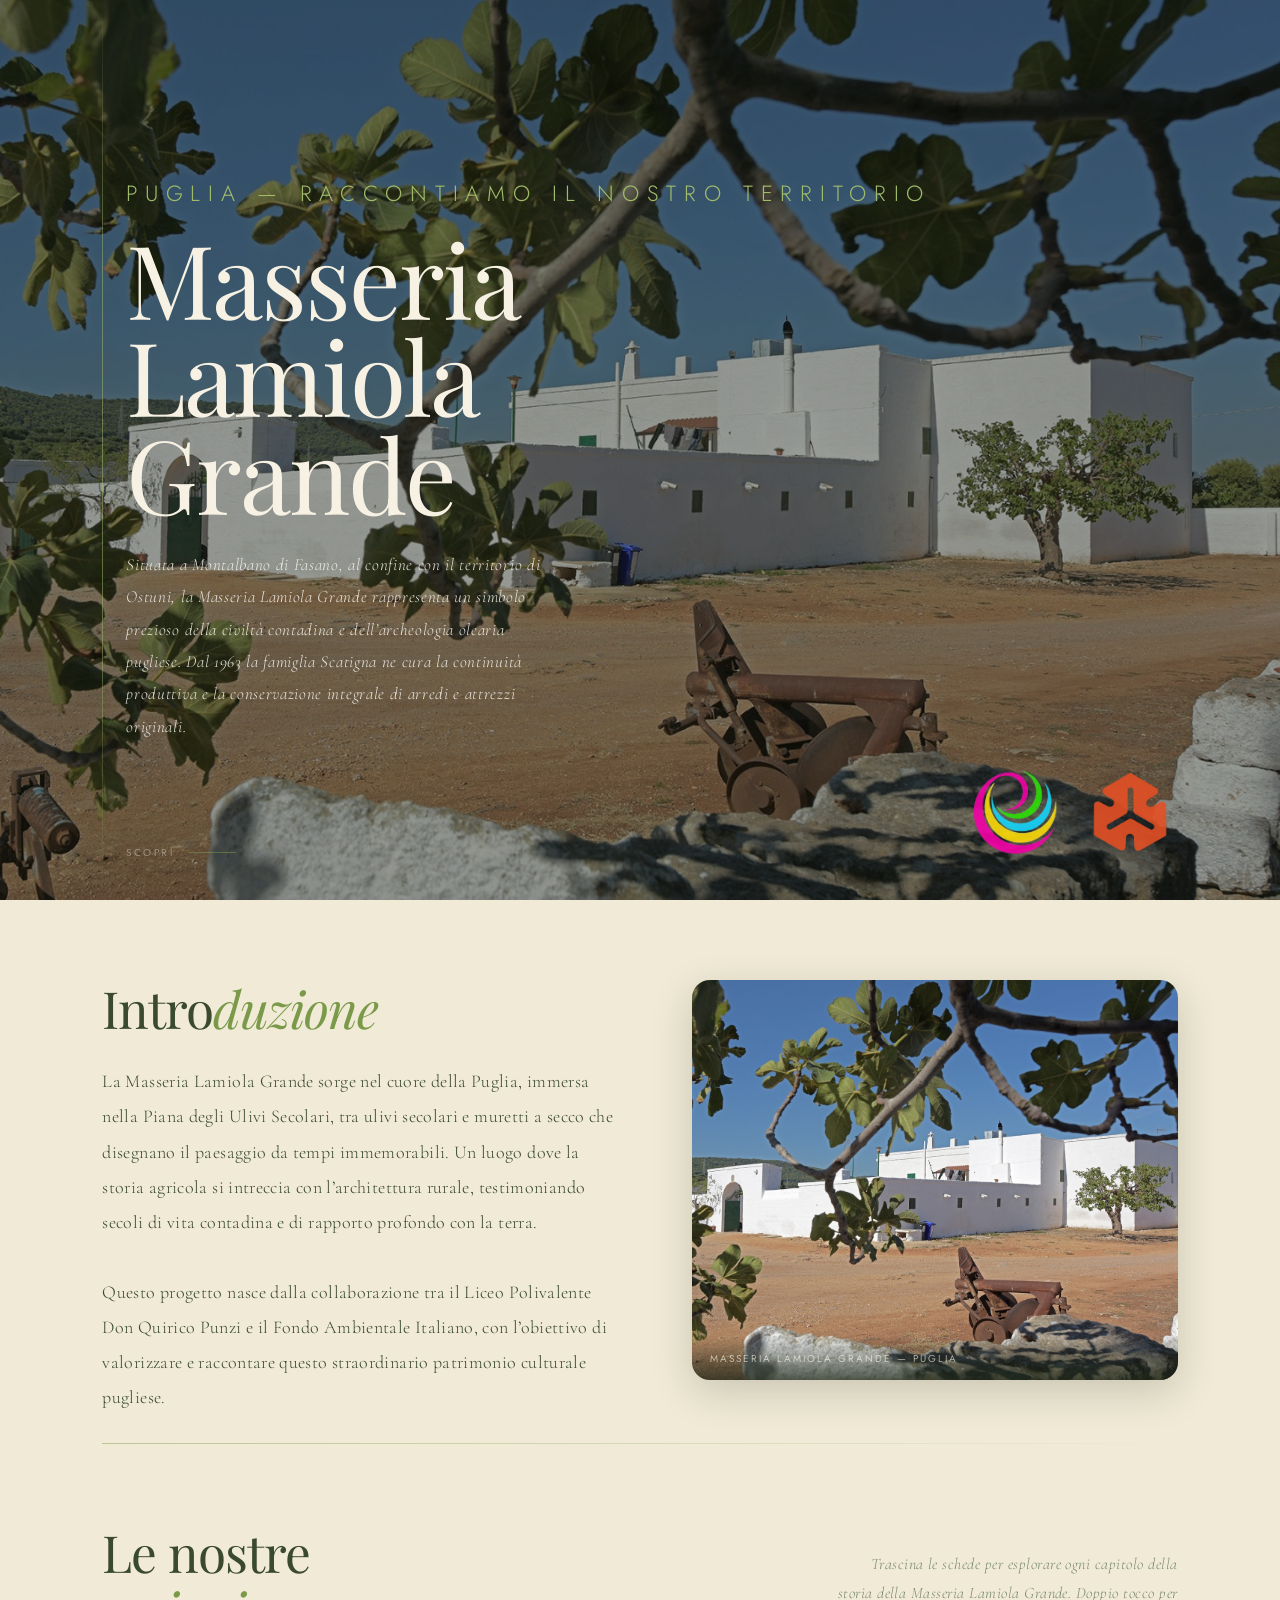
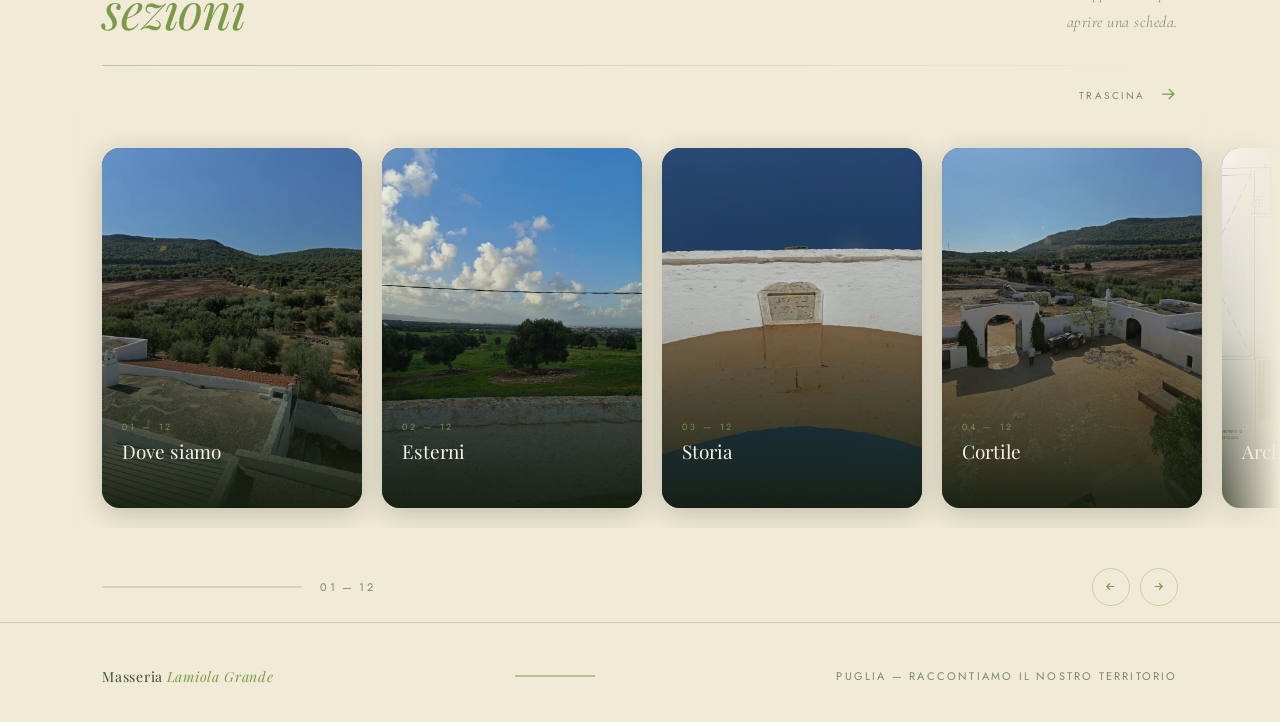
==== commit dbfb3ca3: "Update index.html" ====
--- a/index.html
+++ b/index.html
@@ -8,18 +8,9 @@
 <style>
 *,::before,::after{box-sizing:border-box;margin:0;padding:0}
 :root{
-  --bg:#f0ead6;
-  --dark:#3a6b1f;
-  --stone:#3a4a2e;
-  --gold:#7a9a4a;
-  --gold2:#a0bc6a;
-  --cream:#f7f2e4;
-  --muted:#7a8a6a;
-  --mamma:#232620;
-  --card-w:260px;
-  --card-h:360px;
-  --gap:20px;
-  --r:18px;
+  --bg:#f0ead6;--stone:#3a4a2e;--gold:#7a9a4a;--gold2:#a0bc6a;
+  --cream:#f7f2e4;--muted:#7a8a6a;--mamma:#232620;
+  --card-w:260px;--card-h:360px;--gap:20px;--r:18px;
 }
 html{background:var(--bg)}
 body{min-height:100%;background:var(--bg);overflow-x:clip}
@@ -28,701 +19,193 @@
   background-image:url("data:image/svg+xml,%3Csvg viewBox='0 0 200 200' xmlns='http://www.w3.org/2000/svg'%3E%3Cfilter id='n'%3E%3CfeTurbulence type='fractalNoise' baseFrequency='0.85' numOctaves='4' stitchTiles='stitch'/%3E%3C/filter%3E%3Crect width='100%25' height='100%25' filter='url(%23n)' opacity='0.04'/%3E%3C/svg%3E");
   pointer-events:none;z-index:9999;mix-blend-mode:multiply;opacity:.45
 }
-
 /* ── HERO ── */
-.hero{
-  min-height:100vh;
-  display:flex;flex-direction:column;justify-content:center;align-items:flex-start;
-  padding:80px 8vw 60px;
-  position:relative;
-  overflow:hidden;
-  background:#1e2818;
-}
-.hero-bar{
-  position:fixed;
-  top:0;left:0;right:0;
-  height:56px;
-  background:rgba(10,16,8,.88);
-  backdrop-filter:blur(12px);
-  -webkit-backdrop-filter:blur(12px);
-  display:flex;align-items:center;
-  padding:0 8vw;
-  z-index:100;
-  transform:translateY(-100%);
-  transition:transform .4s cubic-bezier(.23,1,.32,1);
-  border-bottom:1px solid rgba(122,154,74,.2);
-}
+.hero{min-height:100vh;display:flex;flex-direction:column;justify-content:center;align-items:flex-start;padding:80px 8vw 60px;position:relative;overflow:hidden;background:#1e2818;}
+.hero-bg{position:absolute;inset:0;background:url('img0.jpeg') center/cover no-repeat;opacity:.85;}
+.hero::before{content:'';position:absolute;inset:0;background:rgba(10,16,8,.32);z-index:1;}
+.hero-line{position:absolute;left:8vw;top:0;bottom:0;width:1px;background:linear-gradient(to bottom,transparent,var(--gold2) 30%,var(--gold2) 70%,transparent);opacity:.5;z-index:2;}
+.hero-eyebrow{font-family:'Jost',sans-serif;font-weight:300;font-size:22px;letter-spacing:.35em;text-transform:uppercase;color:var(--gold2);margin-left:24px;margin-bottom:20px;opacity:0;animation:fU .7s ease .2s forwards;position:relative;z-index:2;}
+.hero-title{font-family:'Playfair Display',serif;font-weight:400;font-size:clamp(44px,8vw,110px);line-height:.95;letter-spacing:-.02em;color:var(--cream);margin-left:24px;opacity:0;animation:fU .8s ease .35s forwards;position:relative;z-index:2;}
+.hero-title em{font-style:normal;color:var(--cream)}
+.hero-sub{font-family:'Cormorant Garamond',serif;font-weight:300;font-size:17px;color:rgba(250,246,239,.9);letter-spacing:.04em;line-height:1.9;margin-left:24px;margin-top:28px;max-width:420px;opacity:0;animation:fU .8s ease .5s forwards;position:relative;z-index:2;font-style:italic;}
+.hero-scroll{position:absolute;bottom:40px;left:8vw;margin-left:24px;display:flex;align-items:center;gap:14px;opacity:0;animation:fI 1s ease 1.2s forwards;z-index:2;cursor:pointer;}
+.hero-scroll:hover .hero-scroll-inner{opacity:.7}
+.hero-scroll-inner{display:flex;align-items:center;gap:14px;transition:opacity .25s ease;}
+.hero-scroll span{font-family:'Jost',sans-serif;font-size:10px;letter-spacing:.25em;text-transform:uppercase;color:rgba(250,246,239,.4);}
+.scroll-line{width:48px;height:1px;background:var(--gold);opacity:.5;animation:sLine 2s ease-in-out 1.5s infinite;}
+@keyframes sLine{0%,100%{opacity:.3;width:48px}50%{opacity:.8;width:64px}}
+.hero-logos{position:absolute;bottom:40px;right:8vw;display:flex;align-items:center;gap:18px;z-index:2;}
+.hero-logo-wrap{position:relative;display:flex;flex-direction:column;align-items:center;cursor:default;}
+.hero-logo-label{position:absolute;bottom:calc(100% + 12px);left:50%;transform:translateX(-50%) translateY(10px);background:rgba(10,16,8,.78);backdrop-filter:blur(8px);-webkit-backdrop-filter:blur(8px);color:var(--cream);font-family:'Jost',sans-serif;font-size:11px;font-weight:300;letter-spacing:.12em;text-align:center;line-height:1.6;padding:8px 14px;border-radius:10px;border:1px solid var(--cream);white-space:nowrap;pointer-events:none;opacity:0;transition:opacity .35s cubic-bezier(.23,1,.32,1),transform .35s cubic-bezier(.23,1,.32,1);}
+.hero-logo-label::after{content:'';position:absolute;top:100%;left:50%;transform:translateX(-50%);border:5px solid transparent;border-top-color:var(--cream);}
+.hero-logo-wrap:hover .hero-logo-label{opacity:1;transform:translateX(-50%) translateY(0)}
+.hero-logo-wrap:hover .hero-logo-img{filter:drop-shadow(0 0 10px rgba(160,188,106,.55));transform:scale(1.06);}
+.hero-logo-img{height:96px;width:auto;object-fit:contain;opacity:.9;transition:transform .35s cubic-bezier(.23,1,.32,1),filter .35s ease;}
+/* ── STICKY BAR ── */
+.hero-bar{position:fixed;top:0;left:0;right:0;height:56px;background:rgba(10,16,8,.88);backdrop-filter:blur(12px);-webkit-backdrop-filter:blur(12px);display:flex;align-items:center;padding:0 8vw;z-index:100;transform:translateY(-100%);transition:transform .4s cubic-bezier(.23,1,.32,1);border-bottom:1px solid rgba(122,154,74,.2);}
 .hero-bar.visible{transform:translateY(0);}
-.hero-bar-title{
-  font-family:'Playfair Display',serif;
-  font-size:16px;font-weight:400;font-style:italic;
-  color:var(--cream);letter-spacing:.02em;
-}
-.hero-bar-sub{
-  font-family:'Jost',sans-serif;font-size:10px;
-  letter-spacing:.22em;text-transform:uppercase;
-  color:var(--gold2);margin-left:16px;
-}
-.hero-bg{
-  position:absolute;inset:0;
-  background:url('img0.jpeg') center/cover no-repeat;
-  opacity:.85;
-}
-.hero::before{
-  content:'';position:absolute;inset:0;
-  background:rgba(10,16,8,.32);z-index:1;
-}
-.hero-line{
-  position:absolute;left:8vw;top:0;bottom:0;width:1px;
-  background:linear-gradient(to bottom,transparent,var(--gold2) 30%,var(--gold2) 70%,transparent);
-  opacity:.5;z-index:2;
-}
-.hero-eyebrow{
-  font-family:'Jost',sans-serif;font-weight:300;font-size:22px;
-  letter-spacing:.35em;text-transform:uppercase;color:var(--gold2);
-  margin-left:24px;margin-bottom:20px;
-  opacity:0;animation:fU .7s ease .2s forwards;
-  position:relative;z-index:2;
-}
-.hero-title{
-  font-family:'Playfair Display',serif;font-weight:400;
-  font-size:clamp(44px,8vw,110px);line-height:.95;letter-spacing:-.02em;
-  color:var(--cream);margin-left:24px;
-  opacity:0;animation:fU .8s ease .35s forwards;
-  position:relative;z-index:2;
-}
-.hero-title em{font-style:normal;color:var(--cream)}
-.hero-sub{
-  font-family:'Cormorant Garamond',serif;font-weight:300;font-size:17px;
-  color:rgba(250,246,239,.9);letter-spacing:.04em;line-height:1.9;
-  margin-left:24px;margin-top:28px;max-width:420px;
-  opacity:0;animation:fU .8s ease .5s forwards;
-  position:relative;z-index:2;
-  font-style:italic;
-}
-.hero-scroll{
-  position:absolute;bottom:40px;left:8vw;margin-left:24px;
-  display:flex;align-items:center;gap:14px;
-  opacity:0;animation:fI 1s ease 1.2s forwards;
-  z-index:2;cursor:pointer;
-}
-.hero-scroll:hover .hero-scroll-inner{opacity:.7}
-.hero-scroll-inner{
-  display:flex;align-items:center;gap:14px;
-  transition:opacity .25s ease;
-}
-.hero-scroll span{
-  font-family:'Jost',sans-serif;font-size:10px;letter-spacing:.25em;
-  text-transform:uppercase;color:rgba(250,246,239,.4);
-}
-.scroll-line{
-  width:48px;height:1px;background:var(--gold);opacity:.5;
-  animation:sLine 2s ease-in-out 1.5s infinite;
-}
-@keyframes sLine{0%,100%{opacity:.3;width:48px}50%{opacity:.8;width:64px}}
-
-.hero-logos{
-  position:absolute;bottom:40px;right:8vw;
-  display:flex;align-items:center;gap:18px;z-index:2;
-}
-.hero-logo-wrap{
-  position:relative;display:flex;flex-direction:column;
-  align-items:center;cursor:default;
-}
-.hero-logo-label{
-  position:absolute;bottom:calc(100% + 12px);left:50%;
-  transform:translateX(-50%) translateY(10px);
-  background:rgba(10,16,8,.78);
-  backdrop-filter:blur(8px);-webkit-backdrop-filter:blur(8px);
-  color:var(--cream);font-family:'Jost',sans-serif;
-  font-size:11px;font-weight:300;letter-spacing:.12em;
-  text-align:center;line-height:1.6;padding:8px 14px;
-  border-radius:10px;border:1px solid var(--cream);
-  white-space:nowrap;pointer-events:none;opacity:0;
-  transition:opacity .35s cubic-bezier(.23,1,.32,1),transform .35s cubic-bezier(.23,1,.32,1);
-}
-.hero-logo-label::after{
-  content:'';position:absolute;top:100%;left:50%;
-  transform:translateX(-50%);
-  border:5px solid transparent;border-top-color:var(--cream);
-}
-.hero-logo-wrap:hover .hero-logo-label{opacity:1;transform:translateX(-50%) translateY(0)}
-.hero-logo-wrap:hover .hero-logo-img{
-  filter:drop-shadow(0 0 10px rgba(160,188,106,.55));transform:scale(1.06);
-}
-.hero-logo-img{
-  height:96px;width:auto;object-fit:contain;opacity:.9;
-  transition:transform .35s cubic-bezier(.23,1,.32,1),filter .35s ease;
-}
-
+.hero-bar-title{font-family:'Playfair Display',serif;font-size:16px;font-weight:400;font-style:italic;color:var(--cream);letter-spacing:.02em;}
+.hero-bar-sub{font-family:'Jost',sans-serif;font-size:10px;letter-spacing:.22em;text-transform:uppercase;color:var(--gold2);margin-left:16px;}
 /* ── SECTION INTRO ── */
-.section-intro{
-  padding:80px 8vw 0;display:flex;align-items:flex-end;
-  justify-content:space-between;gap:32px;flex-wrap:wrap;
-}
-.section-intro-left h2{
-  font-family:'Playfair Display',serif;font-size:clamp(32px,4vw,52px);
-  font-weight:400;color:var(--stone);letter-spacing:-.02em;line-height:1.1;
-}
+.section-intro{padding:80px 8vw 0;display:flex;align-items:flex-end;justify-content:space-between;gap:32px;flex-wrap:wrap;}
+.section-intro-left h2{font-family:'Playfair Display',serif;font-size:clamp(32px,4vw,52px);font-weight:400;color:var(--stone);letter-spacing:-.02em;line-height:1.1;}
 .section-intro-left h2 em{font-style:italic;color:var(--gold)}
-.section-intro-right{
-  font-family:'Cormorant Garamond',serif;font-weight:300;font-size:16px;
-  color:var(--muted);letter-spacing:.03em;line-height:1.8;
-  max-width:340px;text-align:right;font-style:italic;
-}
-.rule{
-  width:calc(100% - 16vw);margin:28px 8vw 0;height:1px;
-  background:linear-gradient(90deg,var(--gold),transparent);opacity:.45;
-  position:relative;z-index:1;
-}
-
-/* ── DRAG HINT ── */
-.drag-row{
-  padding:18px 8vw 0;display:flex;align-items:center;gap:12px;justify-content:flex-end;
-}
-.drag-row span{
-  font-family:'Jost',sans-serif;font-size:10px;
-  letter-spacing:.25em;text-transform:uppercase;color:var(--muted);
-}
+.section-intro-right{font-family:'Cormorant Garamond',serif;font-weight:300;font-size:16px;color:var(--muted);letter-spacing:.03em;line-height:1.8;max-width:340px;text-align:right;font-style:italic;}
+.rule{width:calc(100% - 16vw);margin:28px 8vw 0;height:1px;background:linear-gradient(90deg,var(--gold),transparent);opacity:.45;}
+/* ── DRAG ── */
+.drag-row{padding:18px 8vw 0;display:flex;align-items:center;gap:12px;justify-content:flex-end;}
+.drag-row span{font-family:'Jost',sans-serif;font-size:10px;letter-spacing:.25em;text-transform:uppercase;color:var(--muted);}
 .drag-icon{animation:nudge 2.5s ease-in-out 1s infinite}
 .drag-icon svg{width:20px;height:20px;stroke:var(--gold);fill:none;stroke-width:1.5}
 @keyframes nudge{0%,100%{transform:translateX(0)}40%{transform:translateX(8px)}70%{transform:translateX(-4px)}}
-
 /* ── CAROUSEL ── */
-.carousel-wrap{
-  position:relative;padding:24px 0 40px;overflow:hidden;
-}
-.carousel-wrap::before,.carousel-wrap::after{
-  content:'';position:absolute;top:0;bottom:40px;width:80px;z-index:10;pointer-events:none;
-}
+.carousel-wrap{position:relative;padding:24px 0 40px;overflow:hidden;}
+.carousel-wrap::before,.carousel-wrap::after{content:'';position:absolute;top:0;bottom:40px;width:80px;z-index:10;pointer-events:none;}
 .carousel-wrap::before{left:0;background:linear-gradient(90deg,var(--bg),transparent)}
 .carousel-wrap::after{right:0;background:linear-gradient(270deg,var(--bg),transparent)}
-.track{
-  display:flex;gap:var(--gap);padding:16px 8vw 20px;
-  overflow-x:scroll;scrollbar-width:none;-ms-overflow-style:none;
-  cursor:grab;user-select:none;-webkit-user-select:none;
-  -webkit-overflow-scrolling:touch;will-change:scroll-position;
-}
+.track{display:flex;gap:var(--gap);padding:16px 8vw 20px;overflow-x:scroll;scrollbar-width:none;-ms-overflow-style:none;cursor:grab;user-select:none;-webkit-user-select:none;-webkit-overflow-scrolling:touch;will-change:scroll-position;}
 .track::-webkit-scrollbar{display:none}
 .track.is-dragging{cursor:grabbing}
-
 /* ── CARDS ── */
-.card{
-  flex:0 0 var(--card-w);height:var(--card-h);
-  border-radius:var(--r);overflow:hidden;position:relative;
-  background:var(--stone);
-  box-shadow:0 6px 28px rgba(30,40,24,.22);
-  transition:transform .55s cubic-bezier(.23,1,.32,1),
-             box-shadow .55s cubic-bezier(.23,1,.32,1);
-  cursor:pointer;
-}
-.card:nth-child(1) {animation:cIn .65s cubic-bezier(.23,1,.32,1) .85s both}
-.card:nth-child(2) {animation:cIn .65s cubic-bezier(.23,1,.32,1) .95s both}
-.card:nth-child(3) {animation:cIn .65s cubic-bezier(.23,1,.32,1) 1.05s both}
-.card:nth-child(4) {animation:cIn .65s cubic-bezier(.23,1,.32,1) 1.15s both}
-.card:nth-child(5) {animation:cIn .65s cubic-bezier(.23,1,.32,1) 1.25s both}
-.card:nth-child(6) {animation:cIn .65s cubic-bezier(.23,1,.32,1) 1.35s both}
-.card:nth-child(7) {animation:cIn .65s cubic-bezier(.23,1,.32,1) 1.45s both}
-.card:nth-child(8) {animation:cIn .65s cubic-bezier(.23,1,.32,1) 1.55s both}
-.card:nth-child(9) {animation:cIn .65s cubic-bezier(.23,1,.32,1) 1.65s both}
+.card{flex:0 0 var(--card-w);height:var(--card-h);border-radius:var(--r);overflow:hidden;position:relative;background:var(--stone);box-shadow:0 6px 28px rgba(30,40,24,.22);transition:transform .55s cubic-bezier(.23,1,.32,1),box-shadow .55s cubic-bezier(.23,1,.32,1);cursor:pointer;}
+.card:nth-child(1){animation:cIn .65s cubic-bezier(.23,1,.32,1) .85s both}
+.card:nth-child(2){animation:cIn .65s cubic-bezier(.23,1,.32,1) .95s both}
+.card:nth-child(3){animation:cIn .65s cubic-bezier(.23,1,.32,1) 1.05s both}
+.card:nth-child(4){animation:cIn .65s cubic-bezier(.23,1,.32,1) 1.15s both}
+.card:nth-child(5){animation:cIn .65s cubic-bezier(.23,1,.32,1) 1.25s both}
+.card:nth-child(6){animation:cIn .65s cubic-bezier(.23,1,.32,1) 1.35s both}
+.card:nth-child(7){animation:cIn .65s cubic-bezier(.23,1,.32,1) 1.45s both}
+.card:nth-child(8){animation:cIn .65s cubic-bezier(.23,1,.32,1) 1.55s both}
+.card:nth-child(9){animation:cIn .65s cubic-bezier(.23,1,.32,1) 1.65s both}
 .card:nth-child(10){animation:cIn .65s cubic-bezier(.23,1,.32,1) 1.75s both}
 @keyframes cIn{from{opacity:0;transform:translateY(26px) scale(.97)}to{opacity:1;transform:translateY(0) scale(1)}}
-.card:hover{
-  transform:translateY(-16px) scale(1.03);
-  box-shadow:0 32px 60px rgba(30,40,24,.38),0 0 0 1.5px rgba(122,154,74,.4);
-  z-index:3;
-}
-.card-img{
-  width:100%;height:100%;object-fit:cover;display:block;
-  transition:transform .8s cubic-bezier(.23,1,.32,1);
-  pointer-events:none;-webkit-user-drag:none;
-}
+.card:hover{transform:translateY(-16px) scale(1.03);box-shadow:0 32px 60px rgba(30,40,24,.38),0 0 0 1.5px rgba(122,154,74,.4);z-index:3;}
+.card-img{width:100%;height:100%;object-fit:cover;display:block;transition:transform .8s cubic-bezier(.23,1,.32,1);pointer-events:none;-webkit-user-drag:none;}
 .card:hover .card-img{transform:scale(1.09)}
-.card-overlay{
-  position:absolute;inset:0;
-  background:linear-gradient(to top,rgba(20,30,14,.95) 0%,rgba(20,30,14,.25) 50%,rgba(20,30,14,.04) 100%);
-  transition:opacity .5s ease;
-}
-.card:hover .card-overlay{opacity:.9}
-.card-body{
-  position:absolute;bottom:0;left:0;right:0;
-  padding:24px 20px 20px;transform:translateY(6px);
-  transition:transform .55s cubic-bezier(.23,1,.32,1);
-}
+.card-overlay{position:absolute;inset:0;background:linear-gradient(to top,rgba(20,30,14,.95) 0%,rgba(20,30,14,.25) 50%,rgba(20,30,14,.04) 100%);}
+.card-body{position:absolute;bottom:0;left:0;right:0;padding:24px 20px 20px;transform:translateY(6px);transition:transform .55s cubic-bezier(.23,1,.32,1);}
 .card:hover .card-body{transform:translateY(0)}
-.card-num{
-  font-family:'Jost',sans-serif;font-size:9px;
-  letter-spacing:.3em;text-transform:uppercase;
-  color:var(--gold);margin-bottom:7px;opacity:.9;
-}
-.card-title{
-  font-family:'Playfair Display',serif;font-size:19px;
-  font-weight:400;color:var(--cream);line-height:1.2;
-}
+.card-num{font-family:'Jost',sans-serif;font-size:9px;letter-spacing:.3em;text-transform:uppercase;color:var(--gold);margin-bottom:7px;opacity:.9;}
+.card-title{font-family:'Playfair Display',serif;font-size:19px;font-weight:400;color:var(--cream);line-height:1.2;}
 .card-title em{font-style:italic;color:var(--gold2)}
-.card-tag{
-  display:inline-block;margin-top:10px;padding:3px 11px;
-  border-radius:100px;border:1px solid rgba(122,154,74,.5);
-  font-family:'Jost',sans-serif;font-size:9px;
-  letter-spacing:.18em;text-transform:uppercase;color:var(--gold2);
-  opacity:0;transform:translateY(6px);
-  transition:opacity .4s ease .1s,transform .4s ease .1s;
-}
+.card-tag{display:inline-block;margin-top:10px;padding:3px 11px;border-radius:100px;border:1px solid rgba(122,154,74,.5);font-family:'Jost',sans-serif;font-size:9px;letter-spacing:.18em;text-transform:uppercase;color:var(--gold2);opacity:0;transform:translateY(6px);transition:opacity .4s ease .1s,transform .4s ease .1s;}
 .card:hover .card-tag{opacity:1;transform:translateY(0)}
-.card-click-hint{
-  position:absolute;top:14px;right:14px;
-  width:30px;height:30px;border-radius:50%;
-  background:rgba(250,246,239,.12);border:1px solid rgba(250,246,239,.25);
-  display:flex;align-items:center;justify-content:center;
-  opacity:0;transform:scale(.8);
-  transition:opacity .4s ease,transform .4s ease;
-  backdrop-filter:blur(4px);
-}
+.card-click-hint{position:absolute;top:14px;right:14px;width:30px;height:30px;border-radius:50%;background:rgba(250,246,239,.12);border:1px solid rgba(250,246,239,.25);display:flex;align-items:center;justify-content:center;opacity:0;transform:scale(.8);transition:opacity .4s ease,transform .4s ease;backdrop-filter:blur(4px);}
 .card:hover .card-click-hint{opacity:1;transform:scale(1)}
 .card-click-hint svg{width:12px;height:12px;stroke:var(--cream);fill:none;stroke-width:2}
-
 /* ── INTRO SECTION ── */
-.intro-section{
-  padding:80px 8vw 0;
-  display:flex;align-items:stretch;gap:64px;flex-wrap:wrap;
-}
-.intro-text{
-  flex:1 1 340px;
-  display:flex;flex-direction:column;justify-content:center;gap:28px;
-}
-.intro-text h2{
-  font-family:'Playfair Display',serif;
-  font-size:clamp(32px,4vw,52px);
-  font-weight:400;color:var(--stone);
-  letter-spacing:-.02em;line-height:1.1;
-}
+.intro-section{padding:80px 8vw 0;display:flex;align-items:stretch;gap:64px;flex-wrap:wrap;}
+.intro-text{flex:1 1 340px;display:flex;flex-direction:column;justify-content:center;gap:28px;}
+.intro-text h2{font-family:'Playfair Display',serif;font-size:clamp(32px,4vw,52px);font-weight:400;color:var(--stone);letter-spacing:-.02em;line-height:1.1;}
 .intro-text h2 em{font-style:italic;color:var(--gold)}
-.intro-body{
-  font-family:'Cormorant Garamond',serif;font-weight:300;font-size:18px;
-  color:var(--stone);letter-spacing:.02em;line-height:1.95;max-width:520px;
-}
-.intro-img-wrap{
-  flex:1 1 300px;position:relative;
-  border-radius:var(--r);overflow:hidden;
-  min-height:300px;max-height:400px;
-  box-shadow:0 12px 40px rgba(30,40,24,.18);
-}
+.intro-body{font-family:'Cormorant Garamond',serif;font-weight:300;font-size:18px;color:var(--stone);letter-spacing:.02em;line-height:1.95;max-width:520px;}
+.intro-img-wrap{flex:1 1 300px;position:relative;border-radius:var(--r);overflow:hidden;min-height:300px;max-height:400px;box-shadow:0 12px 40px rgba(30,40,24,.18);}
 .intro-img{width:100%;height:100%;object-fit:cover;display:block;transition:transform .7s cubic-bezier(.23,1,.32,1)}
 .intro-img-wrap:hover .intro-img{transform:scale(1.04)}
-.intro-img-caption{
-  position:absolute;bottom:0;left:0;right:0;padding:14px 18px;
-  background:linear-gradient(to top,rgba(30,40,24,.75),transparent);
-  font-family:'Jost',sans-serif;font-size:10px;
-  letter-spacing:.2em;text-transform:uppercase;color:rgba(247,242,228,.65);
-}
-
+.intro-img-caption{position:absolute;bottom:0;left:0;right:0;padding:14px 18px;background:linear-gradient(to top,rgba(30,40,24,.75),transparent);font-family:'Jost',sans-serif;font-size:10px;letter-spacing:.2em;text-transform:uppercase;color:rgba(247,242,228,.65);}
 /* ── PROGRESS ── */
-.progress-row{
-  padding:0 8vw 16px;display:flex;align-items:center;gap:18px;
-}
-.progress-bar{
-  flex:1;max-width:200px;height:2px;
-  background:rgba(58,74,46,.15);border-radius:100px;overflow:hidden;
-}
+.progress-row{padding:0 8vw 16px;display:flex;align-items:center;gap:18px;}
+.progress-bar{flex:1;max-width:200px;height:2px;background:rgba(58,74,46,.15);border-radius:100px;overflow:hidden;}
 .progress-fill{height:100%;background:var(--gold);border-radius:100px;transition:width .25s ease;width:0%}
 .prog-label{font-family:'Jost',sans-serif;font-size:11px;letter-spacing:.2em;color:var(--muted)}
 .nav-btns{margin-left:auto;display:flex;gap:10px}
-.nav-btn{
-  width:38px;height:38px;border-radius:50%;
-  border:1.5px solid rgba(122,154,74,.35);
-  background:transparent;cursor:pointer;
-  display:flex;align-items:center;justify-content:center;
-  transition:all .3s ease;color:var(--gold);
-}
+.nav-btn{width:38px;height:38px;border-radius:50%;border:1.5px solid rgba(122,154,74,.35);background:transparent;cursor:pointer;display:flex;align-items:center;justify-content:center;transition:all .3s ease;color:var(--gold);}
 .nav-btn:hover{background:rgba(122,154,74,.15);border-color:var(--gold);transform:scale(1.08)}
 .nav-btn svg{width:13px;height:13px;stroke:currentColor;fill:none;stroke-width:2}
-
 /* ── FOOTER ── */
-footer{
-  padding:44px 8vw 36px;
-  border-top:1px solid rgba(58,74,46,.2);
-  display:flex;align-items:center;justify-content:space-between;flex-wrap:wrap;gap:16px;
-}
+footer{padding:44px 8vw 36px;border-top:1px solid rgba(58,74,46,.2);display:flex;align-items:center;justify-content:space-between;flex-wrap:wrap;gap:16px;}
 .footer-brand{font-family:'Playfair Display',serif;font-size:14px;font-weight:400;color:var(--stone);letter-spacing:.05em}
 .footer-brand em{font-style:italic;color:var(--gold)}
 footer p{font-family:'Jost',sans-serif;font-size:11px;letter-spacing:.2em;text-transform:uppercase;color:var(--muted)}
-
-/* ── KEYFRAMES ── */
 @keyframes fU{from{opacity:0;transform:translateY(18px)}to{opacity:1;transform:translateY(0)}}
 @keyframes fI{from{opacity:0}to{opacity:1}}
-
 /* ── OVERLAY ── */
 body.overlay-open{overflow:hidden}
-.page-overlay{
-  position:fixed;inset:0;z-index:10000;
-  display:flex;flex-direction:column;
-  background:var(--cream);
-  opacity:0;pointer-events:none;
-  overflow:hidden;
-  transform:translateY(32px);
-  transition:opacity .45s cubic-bezier(.23,1,.32,1),
-             transform .45s cubic-bezier(.23,1,.32,1);
-}
-.page-overlay.is-open{
-  opacity:1;pointer-events:all;
-  transform:translateY(0);
-}
-
-.po-hero{
-  position:relative;
-  height:clamp(180px,40vh,420px);
-  overflow:hidden;
-  flex-shrink:0;
-  transition:height .45s cubic-bezier(.23,1,.32,1);
-}
-.po-hero.shrunk{height:72px;}
-.po-hero-img{
-  width:100%;height:100%;object-fit:cover;
-  opacity:0;
-  transition:opacity .45s ease;
-}
+.page-overlay{position:fixed;inset:0;z-index:10000;display:flex;flex-direction:column;background:var(--cream);opacity:0;pointer-events:none;overflow:hidden;transform:translateY(32px);transition:opacity .45s cubic-bezier(.23,1,.32,1),transform .45s cubic-bezier(.23,1,.32,1);}
+.page-overlay.is-open{opacity:1;pointer-events:all;transform:translateY(0);}
+/* po-hero: NIENTE position sticky, solo transition height */
+.po-hero{position:relative;height:clamp(180px,40vh,420px);overflow:hidden;flex-shrink:0;transition:height .45s cubic-bezier(.23,1,.32,1);}
+.po-hero.shrunk{height:64px;}
+.po-hero-img{width:100%;height:100%;object-fit:cover;opacity:0;transition:opacity .45s ease;}
 .page-overlay.is-open .po-hero-img{opacity:1}
-.po-hero-img.switching{opacity:0 !important}
-.po-hero-veil{
-  position:absolute;inset:0;
-  background:linear-gradient(to bottom,rgba(10,16,8,.15),rgba(10,16,8,.72));
-  transition:opacity .4s ease;
-}
-.po-hero.shrunk .po-hero-veil{background:rgba(10,16,8,.75);}
-.po-hero-meta{
-  position:absolute;bottom:0;left:0;right:0;padding:28px 8vw;
-  display:flex;justify-content:space-between;flex-wrap:wrap;color:var(--cream);
-  transition:opacity .3s ease, transform .3s ease;
-}
+.po-hero-img.switching{opacity:0!important}
+.po-hero-veil{position:absolute;inset:0;background:linear-gradient(to bottom,rgba(10,16,8,.15),rgba(10,16,8,.72));transition:background .4s ease;}
+.po-hero.shrunk .po-hero-veil{background:rgba(10,16,8,.82);}
+.po-hero-meta{position:absolute;bottom:0;left:0;right:0;padding:28px 8vw;display:flex;justify-content:space-between;flex-wrap:wrap;color:var(--cream);transition:opacity .3s ease,transform .3s ease;}
 .po-hero.shrunk .po-hero-meta{opacity:0;transform:translateY(6px);pointer-events:none;}
-.po-mini-label{
-  position:absolute;top:0;right:0;left:0;bottom:0;
-  display:flex;align-items:center;
-  padding:0 8vw;
-  justify-content:space-between;
-  opacity:0;pointer-events:none;
-  transition:opacity .35s ease;
-}
+.po-mini-label{position:absolute;top:0;right:0;left:0;bottom:0;display:flex;align-items:center;padding:0 8vw;justify-content:space-between;opacity:0;pointer-events:none;transition:opacity .35s ease;}
 .po-hero.shrunk .po-mini-label{opacity:1;}
 .po-mini-left{display:flex;flex-direction:column;gap:1px;}
-.po-mini-num{
-  font-family:'Jost',sans-serif;font-size:9px;
-  letter-spacing:.28em;text-transform:uppercase;color:var(--gold2);
-}
-.po-mini-title{
-  font-family:'Playfair Display',serif;font-size:18px;
-  font-weight:400;color:var(--cream);line-height:1.1;font-style:italic;
-}
-
+.po-mini-num{font-family:'Jost',sans-serif;font-size:9px;letter-spacing:.28em;text-transform:uppercase;color:var(--gold2);}
+.po-mini-title{font-family:'Playfair Display',serif;font-size:18px;font-weight:400;color:var(--cream);line-height:1.1;font-style:italic;}
 .po-title{font-family:'Playfair Display',serif;font-size:clamp(28px,5vw,56px);color:var(--cream)}
-.po-tag{
-  border:1px solid rgba(160,188,106,.4);padding:5px 14px;border-radius:100px;
-  font-size:10px;text-transform:uppercase;align-self:flex-end;
-  font-family:'Jost',sans-serif;color:var(--gold2);letter-spacing:.15em;
-}
-
-/* ── BACK BUTTON — fixed, sempre visibile in alto a destra ── */
-.po-back{
-  position:fixed;
-  top:14px;
-  right:max(20px, env(safe-area-inset-right, 20px));
-  padding:8px 18px;
-  border-radius:100px;
-  background:rgba(10,16,8,.72);
-  color:var(--cream);
-  text-decoration:none;
-  font-family:'Jost',sans-serif;
-  font-size:11px;
-  z-index:10001;
-  letter-spacing:.12em;
-  border:1px solid rgba(255,255,255,.2);
-  transition:background .25s ease, transform .2s ease;
-  backdrop-filter:blur(10px);
-  -webkit-backdrop-filter:blur(10px);
-  white-space:nowrap;
-  display:none;
-}
-.page-overlay.is-open .po-back{display:block;}
+.po-tag{border:1px solid rgba(160,188,106,.4);padding:5px 14px;border-radius:100px;font-size:10px;text-transform:uppercase;align-self:flex-end;font-family:'Jost',sans-serif;color:var(--gold2);letter-spacing:.15em;}
+/* BACK BUTTON — fixed sopra tutto */
+.po-back{position:absolute;top:14px;right:8vw;padding:8px 18px;border-radius:100px;background:rgba(10,16,8,.72);color:var(--cream);text-decoration:none;font-family:'Jost',sans-serif;font-size:11px;z-index:10;letter-spacing:.12em;border:1px solid rgba(255,255,255,.2);transition:background .25s ease,transform .2s ease;backdrop-filter:blur(10px);-webkit-backdrop-filter:blur(10px);white-space:nowrap;}
 .po-back:hover{background:rgba(10,16,8,.92);transform:scale(1.04)}
-
-.po-body{
-  flex:1;overflow-y:auto;overflow-x:hidden;
-  padding:36px 8vw 72px;
-  color:var(--mamma);font-family:'Cormorant Garamond',serif;line-height:1.8;
-  scroll-behavior:smooth;
-}
-.po-desc{
-  transition:opacity .25s ease, transform .25s cubic-bezier(.23,1,.32,1);
-}
+/* po-body: occupa tutto lo spazio rimanente, scroll interno */
+.po-body{flex:1;overflow-y:auto;overflow-x:hidden;padding:36px 8vw 80px;color:var(--mamma);font-family:'Cormorant Garamond',serif;line-height:1.8;-webkit-overflow-scrolling:touch;}
+.po-desc{transition:opacity .25s ease,transform .25s cubic-bezier(.23,1,.32,1);}
 .po-desc.switching{opacity:0;transform:translateX(24px);}
-
 /* ── GALLERIA ── */
 .gallery-wrap{margin-top:8px}
 .gallery-group{margin-bottom:52px}
-.gallery-group-title{
-  font-family:'Playfair Display',serif;
-  font-size:clamp(16px,2.5vw,24px);font-weight:400;
-  color:var(--stone);letter-spacing:-.01em;line-height:1.1;
-  margin-bottom:16px;padding-bottom:12px;
-  border-bottom:1px solid rgba(122,154,74,.3);
-  display:flex;align-items:center;gap:12px;
-}
+.gallery-group-title{font-family:'Playfair Display',serif;font-size:clamp(16px,2.5vw,24px);font-weight:400;color:var(--stone);letter-spacing:-.01em;line-height:1.1;margin-bottom:16px;padding-bottom:12px;border-bottom:1px solid rgba(122,154,74,.3);display:flex;align-items:center;gap:12px;}
 .gallery-group-title em{font-style:italic;color:var(--gold)}
-.gallery-group-title::before{
-  content:'';display:inline-block;width:24px;height:2px;
-  background:var(--gold);border-radius:2px;flex-shrink:0;
-}
-.gallery-group-num{
-  font-family:'Jost',sans-serif;font-size:9px;
-  letter-spacing:.25em;color:var(--muted);text-transform:uppercase;margin-left:auto;
-}
+.gallery-group-title::before{content:'';display:inline-block;width:24px;height:2px;background:var(--gold);border-radius:2px;flex-shrink:0;}
+.gallery-group-num{font-family:'Jost',sans-serif;font-size:9px;letter-spacing:.25em;color:var(--muted);text-transform:uppercase;margin-left:auto;}
 .masonry{column-count:3;column-gap:10px}
-.masonry-item{
-  break-inside:avoid;margin-bottom:10px;
-  border-radius:10px;overflow:hidden;
-  background:rgba(58,74,46,.08);cursor:pointer;
-}
+.masonry-item{break-inside:avoid;margin-bottom:10px;border-radius:10px;overflow:hidden;background:rgba(58,74,46,.08);cursor:pointer;}
 .masonry-item img{width:100%;display:block;object-fit:cover;transition:transform .5s cubic-bezier(.23,1,.32,1)}
 .masonry-item:hover img{transform:scale(1.04)}
-.masonry-item.tall img{height:300px}
-.masonry-item.wide img{height:190px}
-.masonry-item.square img{height:210px}
-.masonry-item.short img{height:150px}
-.img-placeholder{
-  width:100%;background:rgba(58,74,46,.1);
-  display:flex;align-items:center;justify-content:center;
-  font-family:'Jost',sans-serif;font-size:9px;
-  letter-spacing:.15em;text-transform:uppercase;color:var(--muted);
-}
-.masonry-item.tall .img-placeholder{height:300px}
-.masonry-item.wide .img-placeholder{height:190px}
-.masonry-item.square .img-placeholder{height:210px}
-.masonry-item.short .img-placeholder{height:150px}
-
-/* ── NAVIGAZIONE SCHEDE ── */
-.po-nav{
-  position:fixed;
-  bottom:0;left:0;right:0;
-  z-index:10001;
-  display:flex;align-items:center;justify-content:space-between;
-  padding:0 8vw;
-  height:48px;
-  background:rgba(247,242,228,.94);
-  backdrop-filter:blur(14px);
-  -webkit-backdrop-filter:blur(14px);
-  border-top:1px solid rgba(122,154,74,.18);
-  opacity:0;
-  transform:translateY(100%);
-  transition:opacity .35s ease, transform .35s cubic-bezier(.23,1,.32,1);
-  pointer-events:none;
-}
+.masonry-item.tall img{height:300px}.masonry-item.wide img{height:190px}.masonry-item.square img{height:210px}.masonry-item.short img{height:150px}
+.img-placeholder{width:100%;background:rgba(58,74,46,.1);display:flex;align-items:center;justify-content:center;font-family:'Jost',sans-serif;font-size:9px;letter-spacing:.15em;text-transform:uppercase;color:var(--muted);}
+.masonry-item.tall .img-placeholder{height:300px}.masonry-item.wide .img-placeholder{height:190px}.masonry-item.square .img-placeholder{height:210px}.masonry-item.short .img-placeholder{height:150px}
+/* ── NAV SCHEDE ── */
+.po-nav{position:fixed;bottom:0;left:0;right:0;z-index:10001;display:flex;align-items:center;justify-content:space-between;padding:0 8vw;height:48px;background:rgba(247,242,228,.96);backdrop-filter:blur(14px);-webkit-backdrop-filter:blur(14px);border-top:1px solid rgba(122,154,74,.18);opacity:0;transform:translateY(100%);transition:opacity .35s ease,transform .35s cubic-bezier(.23,1,.32,1);pointer-events:none;}
 .po-nav.visible{opacity:1;transform:translateY(0);pointer-events:all;}
-.po-nav-btn{
-  display:flex;align-items:center;gap:8px;
-  background:none;border:none;cursor:pointer;
-  font-family:'Jost',sans-serif;font-size:9px;
-  letter-spacing:.2em;text-transform:uppercase;
-  color:var(--muted);padding:0;
-  transition:color .2s ease;
-  height:100%;
-}
+.po-nav-btn{display:flex;align-items:center;gap:8px;background:none;border:none;cursor:pointer;font-family:'Jost',sans-serif;font-size:9px;letter-spacing:.2em;text-transform:uppercase;color:var(--muted);padding:0;transition:color .2s ease;height:100%;}
 .po-nav-btn:hover{color:var(--stone);}
-.po-nav-btn svg{
-  width:24px;height:24px;border-radius:50%;
-  border:1px solid rgba(122,154,74,.3);
-  stroke:var(--gold);fill:none;stroke-width:2;
-  padding:6px;
-  transition:background .2s ease, border-color .2s ease;
-  flex-shrink:0;
-}
+.po-nav-btn svg{width:24px;height:24px;border-radius:50%;border:1px solid rgba(122,154,74,.3);stroke:var(--gold);fill:none;stroke-width:2;padding:6px;transition:background .2s ease,border-color .2s ease;flex-shrink:0;}
 .po-nav-btn:hover svg{background:rgba(122,154,74,.1);border-color:var(--gold);}
 .po-nav-btn:disabled{opacity:.25;cursor:default;pointer-events:none;}
-.po-nav-counter{
-  font-family:'Jost',sans-serif;font-size:9px;
-  letter-spacing:.22em;color:var(--muted);
-}
-
-/* ── LAYOUT DESCRIZIONI RICCO ── */
-.po-chips{
-  display:flex;flex-wrap:wrap;gap:8px;
-  margin-bottom:32px;
-}
-.po-chip{
-  font-family:'Jost',sans-serif;font-size:9px;
-  letter-spacing:.2em;text-transform:uppercase;
-  color:var(--gold2);
-  border:1px solid rgba(122,154,74,.4);
-  border-radius:100px;
-  padding:4px 13px;
-  background:rgba(122,154,74,.06);
-}
-
-/* frase in evidenza */
-.po-pull{
-  font-family:'Playfair Display',serif;
-  font-size:clamp(20px,2.8vw,30px);
-  font-weight:400;font-style:italic;
-  color:var(--stone);line-height:1.35;
-  border-left:3px solid var(--gold);
-  padding:6px 0 6px 22px;
-  margin-bottom:40px;
-}
-
-/* sezione con titoletto */
+.po-nav-counter{font-family:'Jost',sans-serif;font-size:9px;letter-spacing:.22em;color:var(--muted);}
+/* ── DESCRIZIONI ── */
+.po-chips{display:flex;flex-wrap:wrap;gap:8px;margin-bottom:32px;}
+.po-chip{font-family:'Jost',sans-serif;font-size:9px;letter-spacing:.2em;text-transform:uppercase;color:var(--gold2);border:1px solid rgba(122,154,74,.4);border-radius:100px;padding:4px 13px;background:rgba(122,154,74,.06);}
+.po-pull{font-family:'Playfair Display',serif;font-size:clamp(20px,2.8vw,30px);font-weight:400;font-style:italic;color:var(--stone);line-height:1.35;border-left:3px solid var(--gold);padding:6px 0 6px 22px;margin-bottom:40px;}
 .po-section{margin-bottom:36px;}
-.po-section-h{
-  font-family:'Jost',sans-serif;
-  font-size:10px;font-weight:400;
-  letter-spacing:.28em;text-transform:uppercase;
-  color:var(--gold);
-  margin-bottom:16px;
-  display:flex;align-items:center;gap:10px;
-}
-.po-section-h::before{
-  content:'';width:20px;height:1px;
-  background:var(--gold);flex-shrink:0;
-}
-.po-section p{
-  font-family:'Cormorant Garamond',serif;
-  font-size:18px;font-weight:300;
-  color:var(--stone);letter-spacing:.01em;
-  line-height:2.0;
-  margin-bottom:18px;
-}
+.po-section-h{font-family:'Jost',sans-serif;font-size:10px;font-weight:400;letter-spacing:.28em;text-transform:uppercase;color:var(--gold);margin-bottom:16px;display:flex;align-items:center;gap:10px;}
+.po-section-h::before{content:'';width:20px;height:1px;background:var(--gold);flex-shrink:0;}
+.po-section p{font-family:'Cormorant Garamond',serif;font-size:18px;font-weight:300;color:var(--stone);letter-spacing:.01em;line-height:2.0;margin-bottom:18px;}
 .po-section p:last-child{margin-bottom:0}
 .po-section em{font-style:italic;color:#4a6830;font-weight:400;}
 .po-section strong{font-weight:600;color:var(--stone);}
-
-/* citazione blockquote */
-.po-quote{
-  margin:32px 0;
-  padding:24px 28px;
-  background:rgba(122,154,74,.07);
-  border-left:3px solid var(--gold);
-  border-radius:0 14px 14px 0;
-  font-family:'Playfair Display',serif;
-  font-size:17px;font-style:italic;
-  color:var(--stone);line-height:1.75;
-}
-.po-quote cite{
-  display:block;margin-top:14px;
-  font-family:'Jost',sans-serif;
-  font-size:10px;font-style:normal;
-  letter-spacing:.18em;text-transform:uppercase;
-  color:var(--muted);
-}
-
-/* griglia fatti */
-.po-facts-row{
-  display:grid;
-  grid-template-columns:repeat(auto-fit,minmax(140px,1fr));
-  gap:12px;
-  margin:32px 0;
-}
-.po-fact{
-  background:rgba(58,74,46,.05);
-  border-radius:12px;
-  padding:16px 18px;
-  border:1px solid rgba(122,154,74,.18);
-  transition:border-color .25s ease, background .25s ease;
-}
+.po-quote{margin:32px 0;padding:24px 28px;background:rgba(122,154,74,.07);border-left:3px solid var(--gold);border-radius:0 14px 14px 0;font-family:'Playfair Display',serif;font-size:17px;font-style:italic;color:var(--stone);line-height:1.75;}
+.po-quote cite{display:block;margin-top:14px;font-family:'Jost',sans-serif;font-size:10px;font-style:normal;letter-spacing:.18em;text-transform:uppercase;color:var(--muted);}
+.po-facts-row{display:grid;grid-template-columns:repeat(auto-fit,minmax(140px,1fr));gap:12px;margin:32px 0;}
+.po-fact{background:rgba(58,74,46,.05);border-radius:12px;padding:16px 18px;border:1px solid rgba(122,154,74,.18);transition:border-color .25s ease,background .25s ease;}
 .po-fact:hover{background:rgba(122,154,74,.1);border-color:rgba(122,154,74,.4);}
-.po-fact-label{
-  display:block;
-  font-family:'Jost',sans-serif;
-  font-size:9px;font-weight:400;
-  letter-spacing:.22em;text-transform:uppercase;
-  color:var(--muted);margin-bottom:7px;
-}
-.po-fact-value{
-  font-family:'Playfair Display',serif;
-  font-size:15px;font-weight:400;
-  color:var(--stone);
-}
-
-/* mappa */
-.po-location{
-  margin-top:36px;
-  border-radius:16px;overflow:hidden;
-  box-shadow:0 4px 24px rgba(30,40,24,.12);
-  border:1px solid rgba(122,154,74,.2);
-}
-.po-location-label{
-  display:flex;align-items:center;gap:10px;
-  padding:13px 18px;
-  background:var(--stone);
-  font-family:'Jost',sans-serif;
-  font-size:10px;letter-spacing:.18em;
-  text-transform:uppercase;color:var(--gold2);
-}
+.po-fact-label{display:block;font-family:'Jost',sans-serif;font-size:9px;font-weight:400;letter-spacing:.22em;text-transform:uppercase;color:var(--muted);margin-bottom:7px;}
+.po-fact-value{font-family:'Playfair Display',serif;font-size:15px;font-weight:400;color:var(--stone);}
+.po-location{margin-top:36px;border-radius:16px;overflow:hidden;box-shadow:0 4px 24px rgba(30,40,24,.12);border:1px solid rgba(122,154,74,.2);}
+.po-location-label{display:flex;align-items:center;gap:10px;padding:13px 18px;background:var(--stone);font-family:'Jost',sans-serif;font-size:10px;letter-spacing:.18em;text-transform:uppercase;color:var(--gold2);}
 .po-location iframe{display:block;width:100%;height:240px;border:none;}
-.po-location-coords{
-  padding:10px 18px;
-  background:rgba(58,74,46,.06);
-  font-family:'Jost',sans-serif;
-  font-size:10px;letter-spacing:.14em;color:var(--muted);
-}
-
-/* ── SLOT IMMAGINI — RIDOTTE ── */
-.po-img-row{
-  display:flex;gap:8px;
-  margin:14px 0 20px;
-}
-.po-img-slot{
-  flex:1;
-  border-radius:8px;
-  overflow:hidden;
-  background:rgba(58,74,46,.07);
-  border:1px dashed rgba(122,154,74,.3);
-  position:relative;
-  aspect-ratio:3/2;
-  display:flex;flex-direction:column;
-  max-height:180px;
-}
-.po-img-slot.wide{
-  flex:none;width:100%;
-  aspect-ratio:16/6;
-  margin:14px 0 4px;
-  max-height:220px;
-}
-.po-img-slot img{
-  width:100%;height:100%;
-  object-fit:cover;
-  display:block;
-  transition:transform .5s cubic-bezier(.23,1,.32,1);
-}
+.po-location-coords{padding:10px 18px;background:rgba(58,74,46,.06);font-family:'Jost',sans-serif;font-size:10px;letter-spacing:.14em;color:var(--muted);}
+/* ── SLOT IMMAGINI ── */
+.po-img-row{display:flex;gap:8px;margin:14px 0 20px;}
+.po-img-slot{flex:1;border-radius:8px;overflow:hidden;background:rgba(58,74,46,.07);border:1px dashed rgba(122,154,74,.3);position:relative;aspect-ratio:3/2;display:flex;flex-direction:column;max-height:180px;}
+.po-img-slot.wide{flex:none;width:100%;aspect-ratio:16/6;margin:14px 0 4px;max-height:220px;}
+.po-img-slot img{width:100%;height:100%;object-fit:cover;display:block;transition:transform .5s cubic-bezier(.23,1,.32,1);}
 .po-img-slot:hover img{transform:scale(1.05)}
 .po-img-slot.empty img{display:none}
-.po-img-placeholder{
-  position:absolute;inset:0;
-  display:none;
-  flex-direction:column;
-  align-items:center;justify-content:center;
-  gap:8px;
-  color:var(--muted);
-}
+.po-img-placeholder{position:absolute;inset:0;display:none;flex-direction:column;align-items:center;justify-content:center;gap:8px;color:var(--muted);}
 .po-img-slot.empty .po-img-placeholder{display:flex}
-.po-img-placeholder span{
-  font-family:'Jost',sans-serif;
-  font-size:9px;letter-spacing:.15em;
-  text-transform:uppercase;color:var(--muted);
-  text-align:center;padding:0 8px;
-}
-.po-img-caption{
-  font-family:'Jost',sans-serif;
-  font-size:9px;letter-spacing:.1em;
-  color:var(--muted);
-  padding:5px 10px;
-  background:rgba(58,74,46,.06);
-  border-top:1px solid rgba(122,154,74,.12);
-  display:block;
-  flex-shrink:0;
-}
-
+.po-img-placeholder span{font-family:'Jost',sans-serif;font-size:9px;letter-spacing:.15em;text-transform:uppercase;color:var(--muted);text-align:center;padding:0 8px;}
+.po-img-caption{font-family:'Jost',sans-serif;font-size:9px;letter-spacing:.1em;color:var(--muted);padding:5px 10px;background:rgba(58,74,46,.06);border-top:1px solid rgba(122,154,74,.12);display:block;flex-shrink:0;}
 /* ── RESPONSIVE MOBILE ── */
 @media(max-width:640px){
   :root{--card-w:82vw;--card-h:320px;--gap:14px}
-
   .hero{padding:60px 6vw 120px}
   .hero-eyebrow{font-size:11px;letter-spacing:.2em;margin-left:14px;margin-bottom:12px}
   .hero-title{font-size:clamp(36px,12vw,60px);margin-left:14px}
@@ -730,114 +213,71 @@
   .hero-scroll{bottom:88px;left:6vw;margin-left:14px}
   .hero-logos{bottom:20px;right:auto;left:0;width:100%;justify-content:center;gap:20px}
   .hero-logo-img{height:56px}
-
   .intro-section{flex-direction:column;gap:28px;padding:48px 6vw 0}
   .intro-text{gap:16px}
   .intro-text h2{font-size:clamp(26px,8vw,40px)}
   .intro-body{font-size:17px;line-height:1.9;max-width:100%}
   .intro-img-wrap{min-height:200px;max-height:250px;flex:none;width:100%}
-
   .section-intro{flex-direction:column;gap:12px;padding:48px 6vw 0}
   .section-intro-right{text-align:left;max-width:100%;font-size:15px}
   .rule{width:calc(100% - 12vw);margin:18px 6vw 0}
   .drag-row{padding:12px 6vw 0}
-
-  .track{
-    padding:12px 9vw 16px;
-    scroll-snap-type:x mandatory;
-    -webkit-scroll-snap-type:x mandatory;
-    scroll-padding:0 9vw;
-  }
+  .track{padding:12px 9vw 16px;scroll-snap-type:x mandatory;-webkit-scroll-snap-type:x mandatory;scroll-padding:0 9vw;}
   .card{scroll-snap-align:center;border-radius:14px}
   .carousel-wrap{padding:18px 0 28px}
   .progress-row{padding:0 6vw 12px}
-
   footer{flex-direction:column;align-items:flex-start;gap:8px;padding:28px 6vw}
-  footer > div[style]{display:none}
-
-  /* overlay body */
-  .po-body{padding:28px 5vw 72px}
+  footer>div[style]{display:none}
+  .po-body{padding:28px 5vw 80px}
   .po-nav{padding:0 5vw;height:44px}
   .po-nav-btn span{display:none}
-
-  /* po-back su mobile: piccolo, in alto a destra */
-  .po-back{
-    top:10px;
-    right:12px;
-    padding:7px 14px;
-    font-size:10px;
-  }
-
+  .po-back{top:10px;right:6vw;padding:7px 12px;font-size:10px;}
   .masonry{column-count:2;column-gap:7px}
-  .gallery-group-title{font-size:15px}
-  .po-mini-title{font-size:15px}
-
-  /* immagini ancora più compatte su mobile */
   .po-img-slot{max-height:130px;}
   .po-img-slot.wide{max-height:160px;}
   .po-img-row{flex-direction:column;gap:7px}
-
   .po-section p{font-size:17px;}
   .po-pull{font-size:clamp(18px,5vw,24px);}
-  }
-  
-  .torna-btn{
-    position:fixed;
-    top:16px;right:20px;
-    padding:8px 18px;
-    border-radius:100px;
-    background:rgba(10,16,8,.72);
-    color:var(--cream);
-    text-decoration:none;
-    font-family:'Jost',sans-serif;
-    font-size:11px;
-    letter-spacing:.12em;
-    border:1px solid rgba(255,255,255,.2);
-    backdrop-filter:blur(10px);
-    -webkit-backdrop-filter:blur(10px);
-    z-index:99999;
-    display:none;
-    cursor:pointer;
-  }
-  .po-pdf-block{
-  display:flex;align-items:center;gap:16px;
-  margin-top:36px;padding:18px 20px;
-  border:1px solid rgba(122,154,74,.3);
-  border-radius:14px;background:rgba(122,154,74,.05);
-  }
-  .po-pdf-icon{color:var(--gold);flex-shrink:0}
-  .po-pdf-info{display:flex;flex-direction:column;gap:4px;flex:1}
-  .po-pdf-label{font-family:'Jost',sans-serif;font-size:9px;letter-spacing:.2em;text-transform:uppercase;color:var(--muted)}
-  .po-pdf-name{font-family:'Playfair Display',serif;font-size:15px;color:var(--stone)}
-  .po-pdf-btn{
-    padding:8px 18px;border-radius:100px;
-    background:var(--gold);color:var(--cream);
-    font-family:'Jost',sans-serif;font-size:10px;
-    letter-spacing:.15em;text-transform:uppercase;
-    text-decoration:none;white-space:nowrap;
-    transition:background .25s ease;
-  }
-  .po-pdf-btn:hover{background:var(--stone)}
-}
-.torna-btn:hover{background:rgba(10,16,8,.95)}
-  
+}
+
+/* ── VIDEO SLOT ── */
+.po-video-wrap{margin:20px 0 28px;}
+.po-video-placeholder{
+  display:flex;flex-direction:column;align-items:center;justify-content:center;
+  gap:14px;padding:48px 24px;
+  border:2px dashed rgba(122,154,74,.35);border-radius:14px;
+  background:rgba(58,74,46,.05);
+  color:var(--muted);text-align:center;
+}
+.po-video-placeholder svg{opacity:.4;}
+.po-video-placeholder span{
+  font-family:'Jost',sans-serif;font-size:11px;
+  letter-spacing:.15em;text-transform:uppercase;color:var(--muted);
+}
+.po-video-wrap iframe{
+  display:block;width:100%;height:360px;
+  border:none;border-radius:14px;
+  box-shadow:0 4px 24px rgba(30,40,24,.15);
+}
+@media(max-width:640px){
+  .po-video-wrap iframe{height:220px;}
+}
+
 </style>
 </head>
 <body>
 
-<!-- STICKY BAR -->
 <div class="hero-bar" id="heroBar">
   <span class="hero-bar-title">Masseria Lamiola Grande</span>
   <span class="hero-bar-sub">Puglia</span>
 </div>
 
-<!-- HERO -->
 <section class="hero" id="heroSection">
   <div class="hero-bg"></div>
   <div class="hero-line"></div>
-  <p class="hero-eyebrow">Puglia — Raccontiamo il nostro Territorio</p>
+  <p class="hero-eyebrow">Puglia &#8212; Raccontiamo il nostro Territorio</p>
   <h1 class="hero-title">Masseria<br><em>Lamiola</em><br>Grande</h1>
-  <p class="hero-sub">Un luogo dove la pietra, l'ulivo e il tempo si incontrano.<br>Esplora la storia, il paesaggio e l'anima di questa terra.</p>
+  <p class="hero-sub">Situata a Montalbano di Fasano, al confine con il territorio di Ostuni, la Masseria Lamiola Grande rappresenta un simbolo prezioso della civilt&#224; contadina e dell&#8217;archeologia olearia pugliese. Dal 1963 la famiglia Scatigna ne cura la continuit&#224; produttiva e la conservazione integrale di arredi e attrezzi originali.</p>
   <div class="hero-scroll" id="heroScroll">
     <div class="hero-scroll-inner">
       <span>Scopri</span>
@@ -856,15 +296,14 @@
   </div>
 </section>
 
-<!-- INTRO -->
 <div class="intro-section">
   <div class="intro-text">
     <h2>Intro<em>duzione</em></h2>
-    <p class="intro-body">La Masseria Lamiola Grande sorge nel cuore della Puglia, tra ulivi secolari e muretti a secco che disegnano il paesaggio da tempi immemorabili. Un luogo dove la storia agricola si intreccia con l'architettura rurale, testimoniando secoli di vita contadina e di rapporto profondo con la terra.<br><br>Questo progetto nasce dalla collaborazione tra il Liceo Polivalente Don Quirico Punzi e il Fondo Ambientale Italiano, con l'obiettivo di valorizzare e raccontare questo straordinario patrimonio culturale pugliese.</p>
+    <p class="intro-body">La Masseria Lamiola Grande sorge nel cuore della Puglia, immersa nella Piana degli Ulivi Secolari, tra ulivi secolari e muretti a secco che disegnano il paesaggio da tempi immemorabili. Un luogo dove la storia agricola si intreccia con l&#8217;architettura rurale, testimoniando secoli di vita contadina e di rapporto profondo con la terra.<br><br>Questo progetto nasce dalla collaborazione tra il Liceo Polivalente Don Quirico Punzi e il Fondo Ambientale Italiano, con l&#8217;obiettivo di valorizzare e raccontare questo straordinario patrimonio culturale pugliese.</p>
   </div>
   <div class="intro-img-wrap">
     <img class="intro-img" src="img0.jpeg" alt="Masseria Lamiola Grande"/>
-    <div class="intro-img-caption">Masseria Lamiola Grande — Puglia</div>
+    <div class="intro-img-caption">Masseria Lamiola Grande &#8212; Puglia</div>
   </div>
 </div>
 
@@ -881,168 +320,43 @@
   <div class="drag-icon"><svg viewBox="0 0 24 24"><path d="M5 12h14M13 6l6 6-6 6"/></svg></div>
 </div>
 
-<!-- CAROUSEL -->
 <div class="carousel-wrap">
   <div class="track" id="track">
-
-    <div class="card">
-      <img class="card-img" src="img1.jpeg" alt="" draggable="false"/>
-      <div class="card-overlay"></div>
-      <div class="card-body">
-        <div class="card-num">01 — 12</div>
-        <div class="card-title">Dove siamo</div>
-        <span class="card-tag">Posizione</span>
-      </div>
-      <div class="card-click-hint"><svg viewBox="0 0 24 24"><path d="M5 12h14M13 6l6 6-6 6"/></svg></div>
-    </div>
-
-    <div class="card">
-      <img class="card-img" src="img2.jpeg" alt="" draggable="false"/>
-      <div class="card-overlay"></div>
-      <div class="card-body">
-        <div class="card-num">02 — 12</div>
-        <div class="card-title">Esterni</div>
-        <span class="card-tag">Spazi produttivi</span>
-      </div>
-      <div class="card-click-hint"><svg viewBox="0 0 24 24"><path d="M5 12h14M13 6l6 6-6 6"/></svg></div>
-    </div>
-
-    <div class="card">
-      <img class="card-img" src="img3.jpeg" alt="" draggable="false"/>
-      <div class="card-overlay"></div>
-      <div class="card-body">
-        <div class="card-num">03 — 12</div>
-        <div class="card-title">Storia</div>
-        <span class="card-tag">Origini</span>
-      </div>
-      <div class="card-click-hint"><svg viewBox="0 0 24 24"><path d="M5 12h14M13 6l6 6-6 6"/></svg></div>
-    </div>
-
-    <div class="card">
-      <img class="card-img" src="img4.JPG" alt="" draggable="false"/>
-      <div class="card-overlay"></div>
-      <div class="card-body">
-        <div class="card-num">04 — 12</div>
-        <div class="card-title">Cortile</div>
-        <span class="card-tag">Ambienti di servizio</span>
-      </div>
-      <div class="card-click-hint"><svg viewBox="0 0 24 24"><path d="M5 12h14M13 6l6 6-6 6"/></svg></div>
-    </div>
-
-    <div class="card">
-      <img class="card-img" src="img5.png" alt="" draggable="false"/>
-      <div class="card-overlay"></div>
-      <div class="card-body">
-        <div class="card-num">05 — 12</div>
-        <div class="card-title">Architettura</div>
-        <span class="card-tag">Piano residenziale</span>
-      </div>
-      <div class="card-click-hint"><svg viewBox="0 0 24 24"><path d="M5 12h14M13 6l6 6-6 6"/></svg></div>
-    </div>
-
-    <div class="card">
-      <img class="card-img" src="img6.jpeg" alt="" draggable="false"/>
-      <div class="card-overlay"></div>
-      <div class="card-body">
-        <div class="card-num">06 — 12</div>
-        <div class="card-title">Paesaggio</div>
-        <span class="card-tag">Territorio</span>
-      </div>
-      <div class="card-click-hint"><svg viewBox="0 0 24 24"><path d="M5 12h14M13 6l6 6-6 6"/></svg></div>
-    </div>
-
-    <div class="card">
-      <img class="card-img" src="img7.jpg" alt="" draggable="false"/>
-      <div class="card-overlay"></div>
-      <div class="card-body">
-        <div class="card-num">07 — 12</div>
-        <div class="card-title">Tradizioni</div>
-        <span class="card-tag">Folclore</span>
-      </div>
-      <div class="card-click-hint"><svg viewBox="0 0 24 24"><path d="M5 12h14M13 6l6 6-6 6"/></svg></div>
-    </div>
-
-    <div class="card">
-      <img class="card-img" src="img8.png" alt="" draggable="false"/>
-      <div class="card-overlay"></div>
-      <div class="card-body">
-        <div class="card-num">08 — 12</div>
-        <div class="card-title">Video</div>
-        <span class="card-tag">Multimediale</span>
-      </div>
-      <div class="card-click-hint"><svg viewBox="0 0 24 24"><path d="M5 12h14M13 6l6 6-6 6"/></svg></div>
-    </div>
-
-    <div class="card" id="galleryCard">
-      <img class="card-img" src="img9.jpeg" alt="" draggable="false"/>
-      <div class="card-overlay"></div>
-      <div class="card-body">
-        <div class="card-num">09 — 12</div>
-        <div class="card-title">Galleria Fotografica</div>
-        <span class="card-tag">Immagini</span>
-      </div>
-      <div class="card-click-hint"><svg viewBox="0 0 24 24"><path d="M5 12h14M13 6l6 6-6 6"/></svg></div>
-    </div>
-
-    <div class="card">
-      <img class="card-img" src="img10.png" alt="" draggable="false"/>
-      <div class="card-overlay"></div>
-      <div class="card-body">
-        <div class="card-num">10 — 12</div>
-        <div class="card-title">Le Fonti</div>
-        <span class="card-tag">Riferimenti</span>
-      </div>
-      <div class="card-click-hint"><svg viewBox="0 0 24 24"><path d="M5 12h14M13 6l6 6-6 6"/></svg></div>
-    </div>
-
-    <div class="card">
-      <img class="card-img" src="img11.png" alt="" draggable="false"/>
-      <div class="card-overlay"></div>
-      <div class="card-body">
-        <div class="card-num">11 — 12</div>
-        <div class="card-title">Il FAI</div>
-        <span class="card-tag">Fondazione</span>
-      </div>
-      <div class="card-click-hint"><svg viewBox="0 0 24 24"><path d="M5 12h14M13 6l6 6-6 6"/></svg></div>
-    </div>
-
-    <div class="card">
-      <img class="card-img" src="img14.jpeg" alt="" draggable="false"/>
-      <div class="card-overlay"></div>
-      <div class="card-body">
-        <div class="card-num">12 — 12</div>
-        <div class="card-title">Chi siamo</div>
-        <span class="card-tag">Liceo</span>
-      </div>
-      <div class="card-click-hint"><svg viewBox="0 0 24 24"><path d="M5 12h14M13 6l6 6-6 6"/></svg></div>
-    </div>
-
-  </div>
-</div>
-
-<!-- PROGRESS BAR -->
+    <div class="card"><img class="card-img" src="img1.jpeg" alt="" draggable="false"/><div class="card-overlay"></div><div class="card-body"><div class="card-num">01 &#8212; 12</div><div class="card-title">Dove siamo</div><span class="card-tag">Posizione</span></div><div class="card-click-hint"><svg viewBox="0 0 24 24"><path d="M5 12h14M13 6l6 6-6 6"/></svg></div></div>
+    <div class="card"><img class="card-img" src="img2.jpeg" alt="" draggable="false"/><div class="card-overlay"></div><div class="card-body"><div class="card-num">02 &#8212; 12</div><div class="card-title">Esterni</div><span class="card-tag">Spazi produttivi</span></div><div class="card-click-hint"><svg viewBox="0 0 24 24"><path d="M5 12h14M13 6l6 6-6 6"/></svg></div></div>
+    <div class="card"><img class="card-img" src="img3.jpeg" alt="" draggable="false"/><div class="card-overlay"></div><div class="card-body"><div class="card-num">03 &#8212; 12</div><div class="card-title">Storia</div><span class="card-tag">Origini</span></div><div class="card-click-hint"><svg viewBox="0 0 24 24"><path d="M5 12h14M13 6l6 6-6 6"/></svg></div></div>
+    <div class="card"><img class="card-img" src="img4.JPG" alt="" draggable="false"/><div class="card-overlay"></div><div class="card-body"><div class="card-num">04 &#8212; 12</div><div class="card-title">Cortile</div><span class="card-tag">Ambienti di servizio</span></div><div class="card-click-hint"><svg viewBox="0 0 24 24"><path d="M5 12h14M13 6l6 6-6 6"/></svg></div></div>
+    <div class="card"><img class="card-img" src="img5.png" alt="" draggable="false"/><div class="card-overlay"></div><div class="card-body"><div class="card-num">05 &#8212; 12</div><div class="card-title">Architettura</div><span class="card-tag">Piano residenziale</span></div><div class="card-click-hint"><svg viewBox="0 0 24 24"><path d="M5 12h14M13 6l6 6-6 6"/></svg></div></div>
+    <div class="card"><img class="card-img" src="img6.jpeg" alt="" draggable="false"/><div class="card-overlay"></div><div class="card-body"><div class="card-num">06 &#8212; 12</div><div class="card-title">Paesaggio</div><span class="card-tag">Territorio</span></div><div class="card-click-hint"><svg viewBox="0 0 24 24"><path d="M5 12h14M13 6l6 6-6 6"/></svg></div></div>
+    <div class="card"><img class="card-img" src="img7.jpg" alt="" draggable="false"/><div class="card-overlay"></div><div class="card-body"><div class="card-num">07 &#8212; 12</div><div class="card-title">Tradizioni</div><span class="card-tag">Folclore</span></div><div class="card-click-hint"><svg viewBox="0 0 24 24"><path d="M5 12h14M13 6l6 6-6 6"/></svg></div></div>
+    <div class="card"><img class="card-img" src="img8.png" alt="" draggable="false"/><div class="card-overlay"></div><div class="card-body"><div class="card-num">08 &#8212; 12</div><div class="card-title">Video</div><span class="card-tag">Multimediale</span></div><div class="card-click-hint"><svg viewBox="0 0 24 24"><path d="M5 12h14M13 6l6 6-6 6"/></svg></div></div>
+    <div class="card" id="galleryCard"><img class="card-img" src="img9.jpeg" alt="" draggable="false"/><div class="card-overlay"></div><div class="card-body"><div class="card-num">09 &#8212; 12</div><div class="card-title">Galleria Fotografica</div><span class="card-tag">Immagini</span></div><div class="card-click-hint"><svg viewBox="0 0 24 24"><path d="M5 12h14M13 6l6 6-6 6"/></svg></div></div>
+    <div class="card"><img class="card-img" src="img10.png" alt="" draggable="false"/><div class="card-overlay"></div><div class="card-body"><div class="card-num">10 &#8212; 12</div><div class="card-title">Le Fonti</div><span class="card-tag">Riferimenti</span></div><div class="card-click-hint"><svg viewBox="0 0 24 24"><path d="M5 12h14M13 6l6 6-6 6"/></svg></div></div>
+    <div class="card"><img class="card-img" src="img11.png" alt="" draggable="false"/><div class="card-overlay"></div><div class="card-body"><div class="card-num">11 &#8212; 12</div><div class="card-title">Il FAI</div><span class="card-tag">Fondazione</span></div><div class="card-click-hint"><svg viewBox="0 0 24 24"><path d="M5 12h14M13 6l6 6-6 6"/></svg></div></div>
+    <div class="card"><img class="card-img" src="img14.jpeg" alt="" draggable="false"/><div class="card-overlay"></div><div class="card-body"><div class="card-num">12 &#8212; 12</div><div class="card-title">Chi siamo</div><span class="card-tag">Liceo</span></div><div class="card-click-hint"><svg viewBox="0 0 24 24"><path d="M5 12h14M13 6l6 6-6 6"/></svg></div></div>
+  </div>
+</div>
+
 <div class="progress-row">
   <div class="progress-bar"><div class="progress-fill" id="pFill"></div></div>
-  <span class="prog-label" id="pLabel">01 — 12</span>
+  <span class="prog-label" id="pLabel">01 &#8212; 12</span>
   <div class="nav-btns">
     <button class="nav-btn" id="prevBtn"><svg viewBox="0 0 24 24"><path d="M19 12H5M11 6l-6 6 6 6"/></svg></button>
     <button class="nav-btn" id="nextBtn"><svg viewBox="0 0 24 24"><path d="M5 12h14M13 6l6 6-6 6"/></svg></button>
   </div>
 </div>
 
-<!-- FOOTER -->
 <footer>
   <div class="footer-brand">Masseria <em>Lamiola Grande</em></div>
   <div style="width:80px;height:2px;background:var(--gold);opacity:.5"></div>
-  <p>Puglia — Raccontiamo il nostro territorio</p>
+  <p>Puglia &#8212; Raccontiamo il nostro territorio</p>
 </footer>
 
-<!-- PAGE OVERLAY -->
 <div class="page-overlay" id="pageOverlay">
   <div class="po-hero" id="poHero">
     <img class="po-hero-img" id="poHeroImg" src=""/>
     <div class="po-hero-veil"></div>
-    <!-- back button ora fixed in alto a destra, fuori da po-hero -->
+    <a href="#" class="po-back" id="poBack">&#8592; Torna</a>
     <div class="po-mini-label">
       <div class="po-mini-left">
         <span class="po-mini-num" id="poMiniNum"></span>
@@ -1073,275 +387,193 @@
   </div>
 </div>
 
-<!-- BACK BUTTON — fixed, sempre in alto a destra -->
-<a href="#" class="po-back" id="poBack">← Torna</a>
-
-<button class="torna-btn" id="tornaBtn">← Torna</button>
-  
+
 <script>
 (function(){
-
-  /* ── CAROUSEL ── */
-  var track   = document.getElementById('track');
-  var pFill   = document.getElementById('pFill');
-  var pLabel  = document.getElementById('pLabel');
-  var prevBtn = document.getElementById('prevBtn');
-  var nextBtn = document.getElementById('nextBtn');
-  var CARD_W  = 260, GAP = 20, STEP = CARD_W + GAP;
-  function clamp(v,lo,hi){ return v<lo?lo:v>hi?hi:v; }
-  function maxScroll(){ return track.scrollWidth - track.clientWidth; }
-
+  var track=document.getElementById('track'),pFill=document.getElementById('pFill'),pLabel=document.getElementById('pLabel');
+  var prevBtn=document.getElementById('prevBtn'),nextBtn=document.getElementById('nextBtn');
+  var CARD_W=260,GAP=20,STEP=CARD_W+GAP;
+  function clamp(v,lo,hi){return v<lo?lo:v>hi?hi:v;}
+  function maxScroll(){return track.scrollWidth-track.clientWidth;}
   function updateProgress(){
-  var max = maxScroll(); if(max<=0) return;
-  var pct = track.scrollLeft / max;
-  pFill.style.width = Math.round(pct * 100) + '%';
-  var idx = Math.min(12, Math.round(pct * 11) + 1);
-  pLabel.textContent = (idx<10?'0'+idx:idx) + ' — 12';
-}
-
-  var animRaf = null;
+    var max=maxScroll();if(max<=0)return;
+    var pct=track.scrollLeft/max;
+    pFill.style.width=Math.round(pct*100)+'%';
+    var idx=Math.min(12,Math.round(pct*11)+1);
+    pLabel.textContent=(idx<10?'0'+idx:idx)+' \u2014 12';
+  }
+  var animRaf=null;
   function smoothTo(target){
     cancelAnimationFrame(animRaf);
-    var start = track.scrollLeft;
-    var end   = clamp(target, 0, maxScroll());
-    var dist  = end - start;
-    if(Math.abs(dist)<1) return;
-    var t = 0;
-    function tick(){
-      t += 0.048;
-      if(t>=1){ track.scrollLeft=end; updateProgress(); return; }
-      track.scrollLeft = start + dist*(1-Math.pow(1-t,4));
-      updateProgress();
-      animRaf = requestAnimationFrame(tick);
+    var start=track.scrollLeft,end=clamp(target,0,maxScroll()),dist=end-start;
+    if(Math.abs(dist)<1)return;
+    var t=0;
+    function tick(){t+=0.048;if(t>=1){track.scrollLeft=end;updateProgress();return;}
+      track.scrollLeft=start+dist*(1-Math.pow(1-t,4));updateProgress();animRaf=requestAnimationFrame(tick);}
+    animRaf=requestAnimationFrame(tick);
+  }
+  function snapNearest(){smoothTo(Math.round(track.scrollLeft/STEP)*STEP);}
+  var inertiaRaf=null;
+  function stopInertia(){cancelAnimationFrame(inertiaRaf);cancelAnimationFrame(animRaf);}
+  var mouseDown=false,mStartX=0,mStartS=0,mLastX=0,mVel=0;
+  track.addEventListener('mousedown',function(e){stopInertia();mouseDown=true;mStartX=e.clientX;mStartS=track.scrollLeft;mLastX=e.clientX;mVel=0;track.classList.add('is-dragging');e.preventDefault();});
+  document.addEventListener('mousemove',function(e){if(!mouseDown)return;mVel=mLastX-e.clientX;mLastX=e.clientX;track.scrollLeft=mStartS+(mStartX-e.clientX);updateProgress();});
+  document.addEventListener('mouseup',function(){if(!mouseDown)return;mouseDown=false;track.classList.remove('is-dragging');var v=mVel;(function inertia(){if(Math.abs(v)<0.5){snapNearest();return;}track.scrollLeft+=v;v*=0.90;updateProgress();inertiaRaf=requestAnimationFrame(inertia);})();});
+  track.addEventListener('touchend',updateProgress,{passive:true});
+  track.addEventListener('scroll',updateProgress,{passive:true});
+  prevBtn.addEventListener('click',function(){stopInertia();smoothTo(track.scrollLeft-STEP);});
+  nextBtn.addEventListener('click',function(){stopInertia();smoothTo(track.scrollLeft+STEP);});
+  document.addEventListener('keydown',function(e){if(overlay.classList.contains('is-open'))return;if(e.key==='ArrowLeft'){stopInertia();smoothTo(track.scrollLeft-STEP);}if(e.key==='ArrowRight'){stopInertia();smoothTo(track.scrollLeft+STEP);}});
+  updateProgress();
+
+  /* hero bar */
+  var heroBar=document.getElementById('heroBar'),heroSection=document.getElementById('heroSection');
+  window.addEventListener('scroll',function(){heroBar.classList.toggle('visible',heroSection.getBoundingClientRect().bottom<0);},{passive:true});
+
+  /* overlay */
+  var overlay=document.getElementById('pageOverlay');
+  var poHero=document.getElementById('poHero'),poHeroImg=document.getElementById('poHeroImg');
+  var poNum=document.getElementById('poNum'),poTitle=document.getElementById('poTitle'),poTag=document.getElementById('poTag');
+  var poMiniNum=document.getElementById('poMiniNum'),poMiniTitle=document.getElementById('poMiniTitle');
+  var poBack=document.getElementById('poBack'),poBody=document.getElementById('poBody'),poDesc=document.getElementById('poDesc');
+  var cards=document.querySelectorAll('.card');
+  var poNav=document.querySelector('.po-nav'),poNavCounter=document.getElementById('poNavCounter');
+  var poNavPrev=document.getElementById('poNavPrev'),poNavNext=document.getElementById('poNavNext');
+  var currentCardIdx=0;
+
+  function makeGroup(title,num,items){
+    var h='<div class="gallery-group"><div class="gallery-group-title">'+title+'<span class="gallery-group-num">'+num+'</span></div><div class="masonry">';
+    items.forEach(function(item){h+='<div class="masonry-item '+item.cls+'"><img src="'+item.src+'" alt="" onerror="this.style.display=\'none\';this.nextElementSibling.style.display=\'flex\'"/><div class="img-placeholder" style="display:none">'+item.src+'</div></div>';});
+    return h+'</div></div>';
+  }
+  var galleryHTML='<div class="gallery-wrap">'
+    +makeGroup('Il <em>Territorio</em>','01 \u2014 05',[{cls:'tall',src:'gal_territorio_1.jpg'},{cls:'short',src:'gal_territorio_2.jpg'},{cls:'square',src:'gal_territorio_3.jpg'},{cls:'wide',src:'gal_territorio_4.jpg'},{cls:'tall',src:'gal_territorio_5.jpg'},{cls:'short',src:'gal_territorio_6.jpg'}])
+    +makeGroup('L\'<em>Architettura</em>','02 \u2014 05',[{cls:'square',src:'gal_architettura_1.jpg'},{cls:'tall',src:'gal_architettura_2.jpg'},{cls:'short',src:'gal_architettura_3.jpg'},{cls:'wide',src:'gal_architettura_4.jpg'},{cls:'tall',src:'gal_architettura_5.jpg'},{cls:'square',src:'gal_architettura_6.jpg'}])
+    +makeGroup('Il <em>Cortile</em>','03 \u2014 05',[{cls:'wide',src:'gal_cortile_1.jpg'},{cls:'tall',src:'gal_cortile_2.jpg'},{cls:'short',src:'gal_cortile_3.jpg'},{cls:'square',src:'gal_cortile_4.jpg'},{cls:'tall',src:'gal_cortile_5.jpg'}])
+    +makeGroup('La Vita <em>Contadina</em>','04 \u2014 05',[{cls:'short',src:'gal_vita_1.jpg'},{cls:'square',src:'gal_vita_2.jpg'},{cls:'tall',src:'gal_vita_3.jpg'},{cls:'wide',src:'gal_vita_4.jpg'},{cls:'square',src:'gal_vita_5.jpg'},{cls:'short',src:'gal_vita_6.jpg'}])
+    +makeGroup('<em>Dettagli</em>','05 \u2014 05',[{cls:'tall',src:'gal_dettagli_1.jpg'},{cls:'short',src:'gal_dettagli_2.jpg'},{cls:'square',src:'gal_dettagli_3.jpg'},{cls:'wide',src:'gal_dettagli_4.jpg'},{cls:'tall',src:'gal_dettagli_5.jpg'},{cls:'short',src:'gal_dettagli_6.jpg'}])
+    +'</div>';
+
+  var descEncoded = {
+  0: "[base64]",
+  1: "[base64]",
+  2: "[base64]",
+  3: "[base64]",
+  4: "[base64]",
+  5: "[base64]/[base64]",
+  6: "[base64]",
+  7: "[base64]",
+  9: "[base64]",
+  10: "[base64]",
+  11: "[base64]"
+  };
+
+  var descriptions={};
+  Object.keys(descEncoded).forEach(function(k){descriptions[parseInt(k)]=atob(descEncoded[k]);});
+
+  function setContent(card,animate){
+    var idx=Array.prototype.indexOf.call(cards,card);
+    function applyContent(){
+      poHeroImg.src=card.querySelector('img').src;
+      poNum.textContent=card.querySelector('.card-num').textContent;
+      poTitle.innerHTML=card.querySelector('.card-title').innerHTML;
+      poTag.textContent=card.querySelector('.card-tag').textContent;
+      poMiniNum.textContent=card.querySelector('.card-num').textContent;
+      poMiniTitle.textContent=card.querySelector('.card-title').textContent;
+      poDesc.innerHTML=card.id==='galleryCard'?galleryHTML:(descriptions[idx]||'<p>Contenuto in arrivo.</p>');
+      poHero.classList.remove('shrunk');
+      poNav.classList.remove('visible');
+      _skipScroll=true; poBody.scrollTop=0;
+      if(idx===7){ poHero.classList.add('shrunk'); poNav.classList.add('visible'); }
+      updateNavButtons(idx);
+      requestAnimationFrame(function(){poDesc.classList.remove('switching');poHeroImg.classList.remove('switching');});
     }
-    animRaf = requestAnimationFrame(tick);
-  }
-  function snapNearest(){ smoothTo(Math.round(track.scrollLeft/STEP)*STEP); }
-
-  var inertiaRaf = null;
-  function stopInertia(){ cancelAnimationFrame(inertiaRaf); cancelAnimationFrame(animRaf); }
-
-  var mouseDown=false, mStartX=0, mStartS=0, mLastX=0, mVel=0;
-  track.addEventListener('mousedown', function(e){
-    stopInertia(); mouseDown=true;
-    mStartX=e.clientX; mStartS=track.scrollLeft; mLastX=e.clientX; mVel=0;
-    track.classList.add('is-dragging'); e.preventDefault();
-  });
-  document.addEventListener('mousemove', function(e){
-    if(!mouseDown) return;
-    mVel=mLastX-e.clientX; mLastX=e.clientX;
-    track.scrollLeft=mStartS+(mStartX-e.clientX); updateProgress();
-  });
-  document.addEventListener('mouseup', function(){
-    if(!mouseDown) return;
-    mouseDown=false; track.classList.remove('is-dragging');
-    var v=mVel;
-    (function inertia(){
-      if(Math.abs(v)<0.5){ snapNearest(); return; }
-      track.scrollLeft+=v; v*=0.90; updateProgress();
-      inertiaRaf=requestAnimationFrame(inertia);
-    })();
-  });
-
-  track.addEventListener('touchend', updateProgress, {passive:true});
-  track.addEventListener('scroll',   updateProgress, {passive:true});
-
-  prevBtn.addEventListener('click', function(){ stopInertia(); smoothTo(track.scrollLeft-STEP); });
-  nextBtn.addEventListener('click', function(){ stopInertia(); smoothTo(track.scrollLeft+STEP); });
-  document.addEventListener('keydown', function(e){
-    if(overlay.classList.contains('is-open')) return;
-    if(e.key==='ArrowLeft' ){ stopInertia(); smoothTo(track.scrollLeft-STEP); }
-    if(e.key==='ArrowRight'){ stopInertia(); smoothTo(track.scrollLeft+STEP); }
-  });
-  updateProgress();
-
-  /* ── HERO BAR ── */
-  var heroBar = document.getElementById('heroBar');
-  var heroSection = document.getElementById('heroSection');
-  window.addEventListener('scroll', function(){
-    heroBar.classList.toggle('visible', heroSection.getBoundingClientRect().bottom < 0);
-  }, {passive:true});
-
-  /* ── OVERLAY ── */
-  var overlay    = document.getElementById('pageOverlay');
-  var poHero     = document.getElementById('poHero');
-  var poHeroImg  = document.getElementById('poHeroImg');
-  var poNum      = document.getElementById('poNum');
-  var poTitle    = document.getElementById('poTitle');
-  var poTag      = document.getElementById('poTag');
-  var poMiniNum  = document.getElementById('poMiniNum');
-  var poMiniTitle= document.getElementById('poMiniTitle');
-  var poBack     = document.getElementById('poBack');
-  var poBody     = document.getElementById('poBody');
-  var poDesc     = document.getElementById('poDesc');
-  var cards      = document.querySelectorAll('.card');
-
-  /* galleria */
-  function makeGroup(title, num, items){
-    var html = '<div class="gallery-group">'
-      + '<div class="gallery-group-title">' + title
-      + '<span class="gallery-group-num">' + num + '</span></div>'
-      + '<div class="masonry">';
-    items.forEach(function(item){
-      html += '<div class="masonry-item ' + item.cls + '">'
-        + '<img src="' + item.src + '" alt="" onerror="this.style.display=\'none\';this.nextElementSibling.style.display=\'flex\'"/>'
-        + '<div class="img-placeholder" style="display:none">' + item.src + '</div>'
-        + '</div>';
-    });
-    html += '</div></div>';
-    return html;
-  }
-
-  var galleryHTML = '<div class="gallery-wrap">'
-    + makeGroup('Il <em>Territorio</em>','01 — 05',[
-        {cls:'tall',src:'gal_territorio_1.jpg'},{cls:'short',src:'gal_territorio_2.jpg'},
-        {cls:'square',src:'gal_territorio_3.jpg'},{cls:'wide',src:'gal_territorio_4.jpg'},
-        {cls:'tall',src:'gal_territorio_5.jpg'},{cls:'short',src:'gal_territorio_6.jpg'}])
-    + makeGroup('L\'<em>Architettura</em>','02 — 05',[
-        {cls:'square',src:'gal_architettura_1.jpg'},{cls:'tall',src:'gal_architettura_2.jpg'},
-        {cls:'short',src:'gal_architettura_3.jpg'},{cls:'wide',src:'gal_architettura_4.jpg'},
-        {cls:'tall',src:'gal_architettura_5.jpg'},{cls:'square',src:'gal_architettura_6.jpg'}])
-    + makeGroup('Il <em>Cortile</em>','03 — 05',[
-        {cls:'wide',src:'gal_cortile_1.jpg'},{cls:'tall',src:'gal_cortile_2.jpg'},
-        {cls:'short',src:'gal_cortile_3.jpg'},{cls:'square',src:'gal_cortile_4.jpg'},
-        {cls:'tall',src:'gal_cortile_5.jpg'}])
-    + makeGroup('La Vita <em>Contadina</em>','04 — 05',[
-        {cls:'short',src:'gal_vita_1.jpg'},{cls:'square',src:'gal_vita_2.jpg'},
-        {cls:'tall',src:'gal_vita_3.jpg'},{cls:'wide',src:'gal_vita_4.jpg'},
-        {cls:'square',src:'gal_vita_5.jpg'},{cls:'short',src:'gal_vita_6.jpg'}])
-    + makeGroup('<em>Dettagli</em>','05 — 05',[
-        {cls:'tall',src:'gal_dettagli_1.jpg'},{cls:'short',src:'gal_dettagli_2.jpg'},
-        {cls:'square',src:'gal_dettagli_3.jpg'},{cls:'wide',src:'gal_dettagli_4.jpg'},
-        {cls:'tall',src:'gal_dettagli_5.jpg'},{cls:'short',src:'gal_dettagli_6.jpg'}])
-    + '</div>';
-
-  var descEncoded = {
-  0: "[base64]",
-  1: "[base64]",
-  2: "[base64]",
-  3: "[base64]",
-  4: "[base64]",
-  5: "[base64]",
-  6: "[base64] [base64]"
-  };
-
-  var descriptions = {};
-  Object.keys(descEncoded).forEach(function(k){
-    descriptions[parseInt(k)] = atob(descEncoded[k]).replace(/TraÃ®ni/g, 'Traîni');
-    if(parseInt(k) === 0){
-      descriptions[0] += '<div class="po-location"><div class="po-location-label">📍 Masseria Lamiola Grande</div><iframe src="https://www.google.com/maps/embed?pb=!1m13!1m8!1m3!1d14794.156011192379!2d17.482767102661505!3d40.77192038238406!3m2!1i1024!2i768!4f13.1!3m2!1m1!2zNDDCsDQ2JzAwLjkiTiAxN8KwMjgnNDAuOSJF!5e0!3m2!1sit!2sit!4v1774045499823!5m2!1sit!2sit" width="100%" height="240" style="border:none;display:block;border-radius:0 0 16px 16px;" allowfullscreen="" loading="lazy"></iframe></div>';
-    }
-
-  var currentCardIdx = 0;
-  var poNav = document.querySelector('.po-nav');
-  var poNavCounter = document.getElementById('poNavCounter');
-  var poNavPrev = document.getElementById('poNavPrev');
-  var poNavNext = document.getElementById('poNavNext');
-
-  function setContent(card, animate){
-    var idx = Array.prototype.indexOf.call(cards, card);
-
-    function applyContent(){
-      poHeroImg.src          = card.querySelector('img').src;
-      poNum.textContent      = card.querySelector('.card-num').textContent;
-      poTitle.innerHTML      = card.querySelector('.card-title').innerHTML;
-      poTag.textContent      = card.querySelector('.card-tag').textContent;
-      poMiniNum.textContent  = card.querySelector('.card-num').textContent;
-      poMiniTitle.textContent= card.querySelector('.card-title').textContent;
-      if(card.id === 'galleryCard'){
-        poDesc.innerHTML = galleryHTML;
-      } else {
-        var content = descriptions[idx] || '<p style="font-family:Cormorant Garamond,serif;font-size:18px;color:var(--stone)">Contenuto in arrivo.</p>';
-        if(idx === 4){
-        content += '<div class="po-pdf-block"><div class="po-pdf-icon"><svg viewBox="0 0 24 24" fill="none" stroke="currentColor" stroke-width="1.5" width="28" height="28"><path d="M14 2H6a2 2 0 0 0-2 2v16a2 2 0 0 0 2 2h12a2 2 0 0 0 2-2V8z"/><polyline points="14 2 14 8 20 8"/></svg></div><div class="po-pdf-info"><span class="po-pdf-label">Documento allegato</span><span class="po-pdf-name">Planimetria — Masseria Lamiola Grande</span></div><a href="architettura.pdf" target="_blank" class="po-pdf-btn">Apri PDF</a></div>';
-        }
-        poDesc.innerHTML = content;
-      }
-      poHero.classList.remove('shrunk');
-      poBody.scrollTop = 0;
-      updateNavButtons(idx);
-      requestAnimationFrame(function(){
-        poDesc.classList.remove('switching');
-        poHeroImg.classList.remove('switching');
-      });
-    }
-
-    if(animate){
-      poDesc.classList.add('switching');
-      poHeroImg.classList.add('switching');
-      setTimeout(applyContent, 220);
-    } else {
-      applyContent();
-    }
+    if(animate){poDesc.classList.add('switching');poHeroImg.classList.add('switching');setTimeout(applyContent,220);}
+    else{applyContent();}
   }
 
   function openCard(card){
-    currentCardIdx = Array.prototype.indexOf.call(cards, card);
-    setContent(card, false);
+    currentCardIdx=Array.prototype.indexOf.call(cards,card);
+    setContent(card,false);
     overlay.classList.add('is-open');
     document.body.classList.add('overlay-open');
-    tornaBtn.style.display = 'block';
     poNav.classList.remove('visible');
   }
 
   function navigateCard(card){
-    currentCardIdx = Array.prototype.indexOf.call(cards, card);
-    setContent(card, true);
+    currentCardIdx=Array.prototype.indexOf.call(cards,card);
+    setContent(card,true);
   }
 
   function updateNavButtons(idx){
-    var total = cards.length;
-    poNavCounter.textContent =
-      (idx + 1 < 10 ? '0' : '') + (idx + 1) + ' — ' +
-      (total < 10 ? '0' : '') + total;
-    poNavPrev.disabled = (idx === 0);
-    poNavNext.disabled = (idx === total - 1);
-  }
-
-  poNavPrev.addEventListener('click', function(){
-    if(currentCardIdx > 0) navigateCard(cards[currentCardIdx - 1]);
-  });
-  poNavNext.addEventListener('click', function(){
-    if(currentCardIdx < cards.length - 1) navigateCard(cards[currentCardIdx + 1]);
-  });
-
-  /* mostra po-nav vicino al fondo */
-  poBody.addEventListener('scroll', function(){
-    var distFromBottom = poBody.scrollHeight - poBody.scrollTop - poBody.clientHeight;
-    poNav.classList.toggle('visible', distFromBottom < 120);
-    poHero.classList.toggle('shrunk', poBody.scrollTop > 60);
-  }, {passive:true});
-
-  cards.forEach(function(card){
-    card.addEventListener('dblclick', function(){ stopInertia(); openCard(card); });
-  });
+    var total=cards.length;
+    poNavCounter.textContent=(idx+1<10?'0':'')+(idx+1)+' \u2014 '+(total<10?'0':'')+total;
+    poNavPrev.disabled=(idx===0);
+    poNavNext.disabled=(idx===total-1);
+  }
+
+  poNavPrev.addEventListener('click',function(){if(currentCardIdx>0)navigateCard(cards[currentCardIdx-1]);});
+  poNavNext.addEventListener('click',function(){if(currentCardIdx<cards.length-1)navigateCard(cards[currentCardIdx+1]);});
+
+  var _skipScroll=false;
+  /* idx schede corte (FAI=10, Fonti=9): soglia 1px; altre: 80px */
+  var _shortCards={9:true,10:true};
+  poBody.addEventListener('scroll',function(){
+    if(_skipScroll){_skipScroll=false;return;}
+    if(currentCardIdx===7) return; /* video: banner fisso, gestito in applyContent */
+    var st=poBody.scrollTop;
+    var dist=poBody.scrollHeight-st-poBody.clientHeight;
+    poNav.classList.toggle('visible',dist<120);
+    var threshold=_shortCards[currentCardIdx]?1:80;
+    if(st>threshold){
+      poHero.classList.add('shrunk');
+    } else if(st<threshold){
+      poHero.classList.remove('shrunk');
+    }
+  },{passive:true});
+
+  cards.forEach(function(card){card.addEventListener('dblclick',function(){stopInertia();openCard(card);});});
 
   function closeOverlay(){
     overlay.classList.remove('is-open');
     document.body.classList.remove('overlay-open');
     poHero.classList.remove('shrunk');
     poNav.classList.remove('visible');
-    poBody.scrollTop = 0;
-    tornaBtn.style.display = 'none';
-  }
-  var tornaBtn = document.getElementById('tornaBtn');
-    tornaBtn.addEventListener('click', function(){ closeOverlay(); });
-    document.getElementById('tornaBtn');
-
-  poBack.addEventListener('click', function(e){ e.preventDefault(); closeOverlay(); });
-  document.addEventListener('keydown', function(e){
-    if(e.key==='Escape' && overlay.classList.contains('is-open')) closeOverlay();
+    _skipScroll=true; poBody.scrollTop=0;
+  }
+
+  poBack.addEventListener('click',function(e){e.preventDefault();closeOverlay();});
+  document.addEventListener('keydown',function(e){if(e.key==='Escape'&&overlay.classList.contains('is-open'))closeOverlay();});
+
+  /* swipe orizzontale su mobile per navigare tra schede */
+  var swipeStartX=0, swipeStartY=0, swipeLocked=false;
+  overlay.addEventListener('touchstart',function(e){
+    swipeStartX=e.touches[0].clientX;
+    swipeStartY=e.touches[0].clientY;
+    swipeLocked=false;
+  },{passive:true});
+  overlay.addEventListener('touchend',function(e){
+    if(swipeLocked) return;
+    var dx=e.changedTouches[0].clientX-swipeStartX;
+    var dy=e.changedTouches[0].clientY-swipeStartY;
+    /* solo se swipe prevalentemente orizzontale e sufficientemente lungo */
+    if(Math.abs(dx)>60 && Math.abs(dx)>Math.abs(dy)*2){
+      if(dx<0 && currentCardIdx<cards.length-1) navigateCard(cards[currentCardIdx+1]);
+      else if(dx>0 && currentCardIdx>0) navigateCard(cards[currentCardIdx-1]);
+    }
+  },{passive:true});
+  /* se sta scrollando verticalmente blocca lo swipe */
+  overlay.addEventListener('touchmove',function(e){
+    var dy=Math.abs(e.touches[0].clientY-swipeStartY);
+    var dx=Math.abs(e.touches[0].clientX-swipeStartX);
+    if(dy>dx) swipeLocked=true;
+  },{passive:true});
+
+  document.getElementById('heroScroll').addEventListener('click',function(){
+    var r=cards[Math.floor(Math.random()*cards.length)];
+    stopInertia();openCard(r);
   });
-
-  /* SCOPRI → card random */
-  document.getElementById('heroScroll').addEventListener('click', function(){
-    var randomCard = cards[Math.floor(Math.random()*cards.length)];
-    stopInertia();
-    openCard(randomCard);
-  });
-
 })();
 </script>
-  
 </body>
 </html>
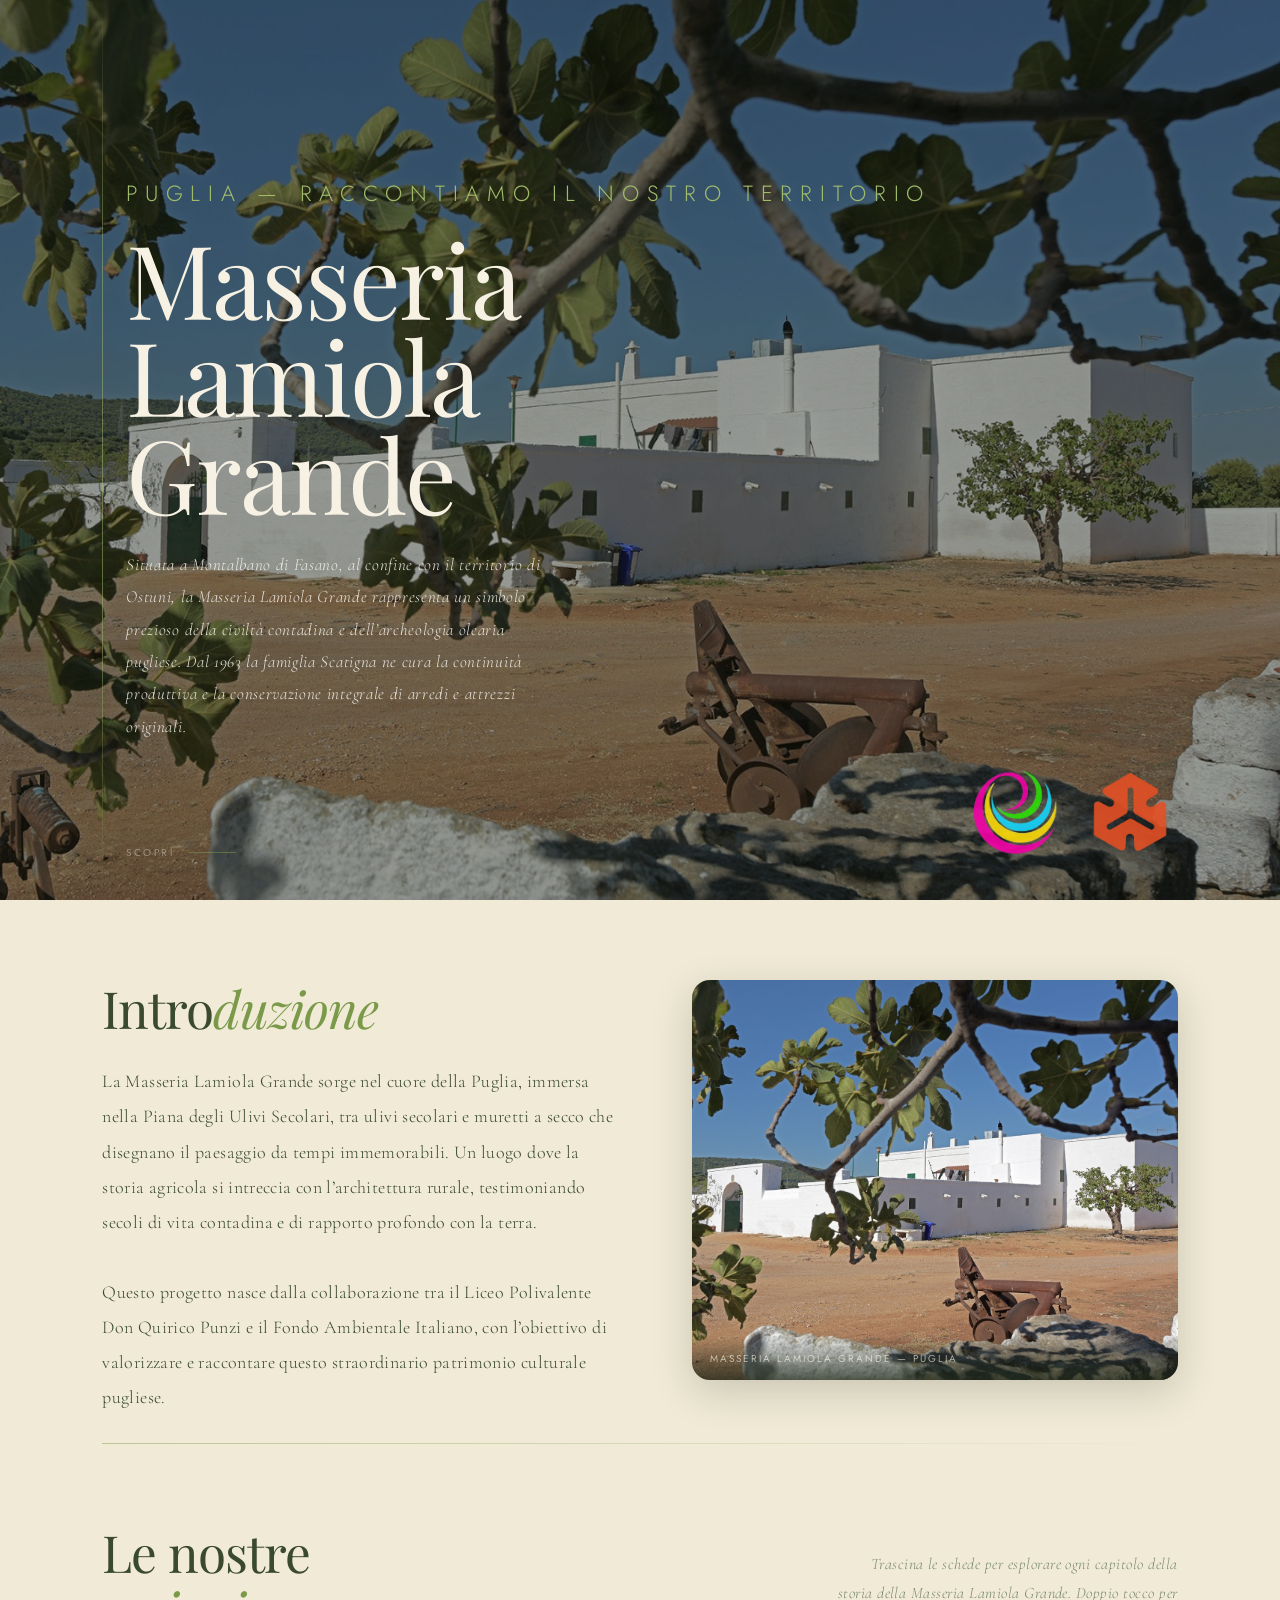
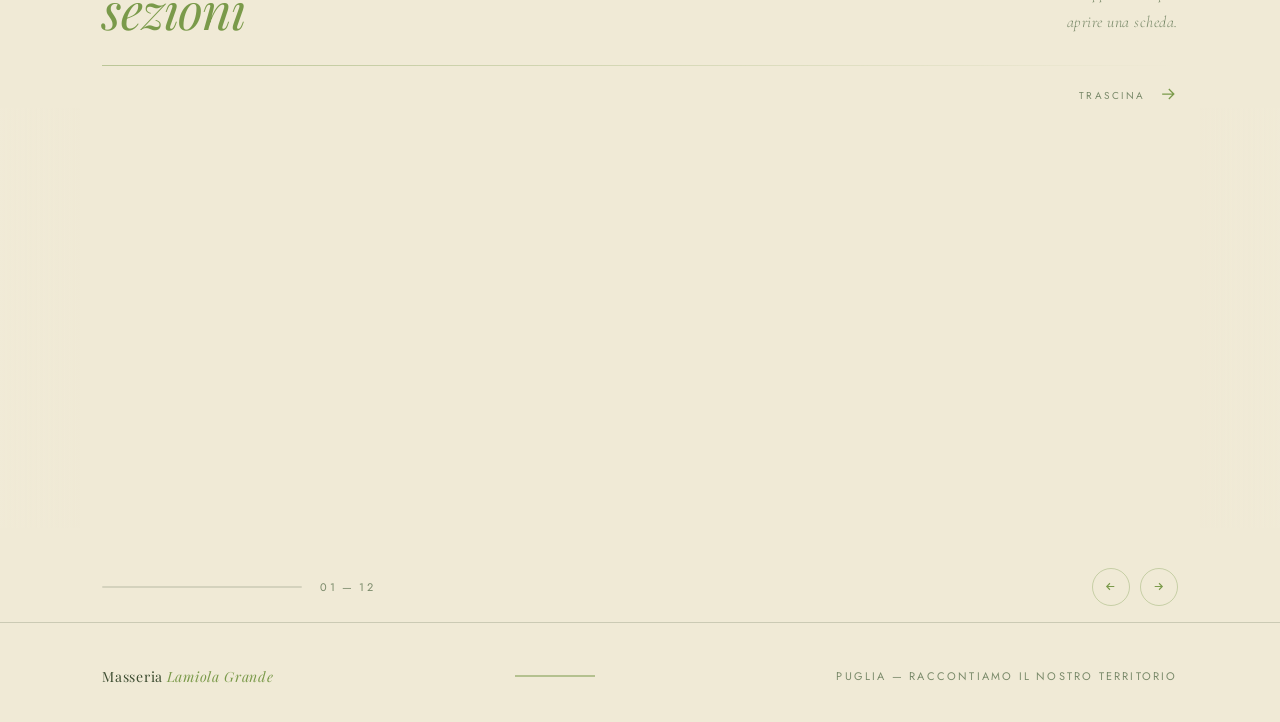
==== commit e35a60cb: "Update index.html" ====
--- a/index.html
+++ b/index.html
@@ -484,7 +484,8 @@
       poHero.classList.remove('shrunk');
       poNav.classList.remove('visible');
       _skipScroll=true; poBody.scrollTop=0;
-      if(idx===7){ poHero.classList.add('shrunk'); poNav.classList.add('visible'); }
+      if(idx===7||idx===9||idx===10){ poHero.classList.add('shrunk'); }
+      if(idx===7){ poNav.classList.add('visible'); }
       updateNavButtons(idx);
       requestAnimationFrame(function(){poDesc.classList.remove('switching');poHeroImg.classList.remove('switching');});
     }
@@ -520,7 +521,7 @@
   var _shortCards={9:true,10:true};
   poBody.addEventListener('scroll',function(){
     if(_skipScroll){_skipScroll=false;return;}
-    if(currentCardIdx===7) return; /* video: banner fisso, gestito in applyContent */
+    if(currentCardIdx===7||currentCardIdx===9||currentCardIdx===10) return;
     var st=poBody.scrollTop;
     var dist=poBody.scrollHeight-st-poBody.clientHeight;
     poNav.classList.toggle('visible',dist<120);
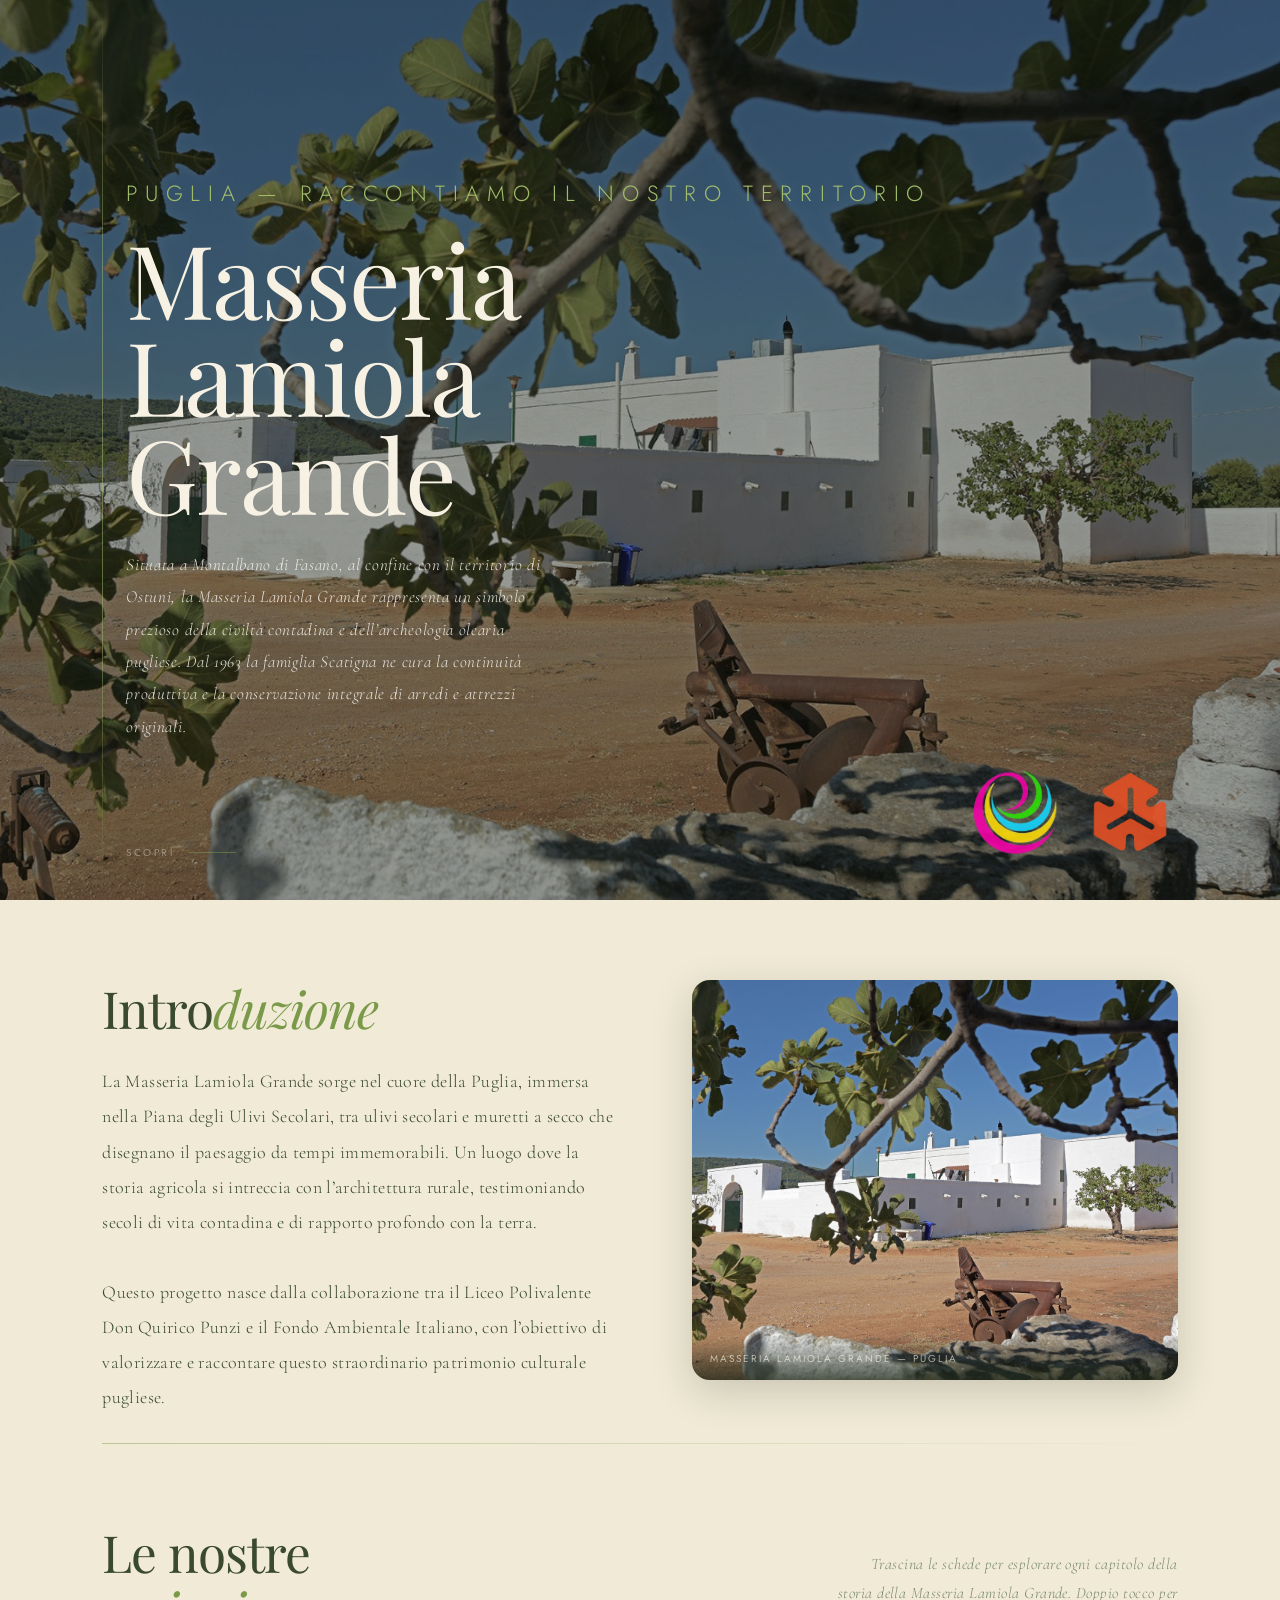
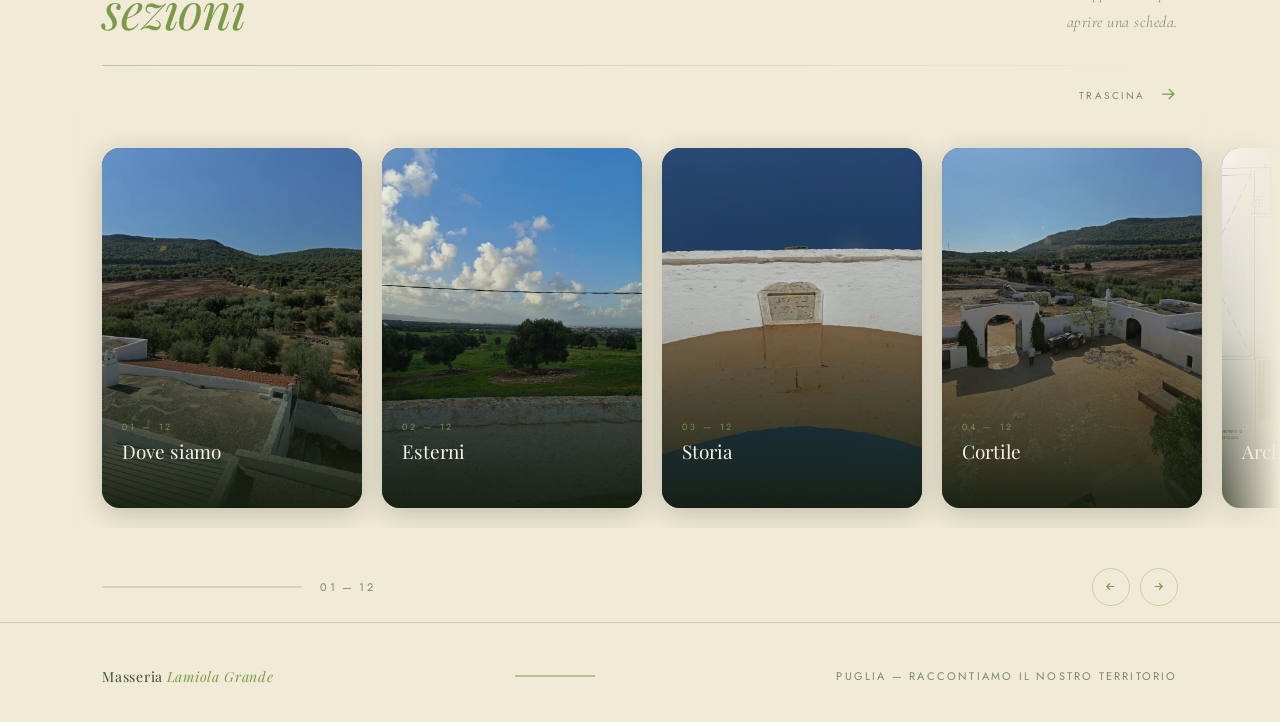
==== commit aef10ae5: "Update index.html" ====
--- a/index.html
+++ b/index.html
@@ -484,8 +484,7 @@
       poHero.classList.remove('shrunk');
       poNav.classList.remove('visible');
       _skipScroll=true; poBody.scrollTop=0;
-      if(idx===7||idx===9||idx===10){ poHero.classList.add('shrunk'); }
-      if(idx===7){ poNav.classList.add('visible'); }
+      if(idx===7||idx===9||idx===10){ poHero.classList.add('shrunk'); poNav.classList.add('visible'); }
       updateNavButtons(idx);
       requestAnimationFrame(function(){poDesc.classList.remove('switching');poHeroImg.classList.remove('switching');});
     }
